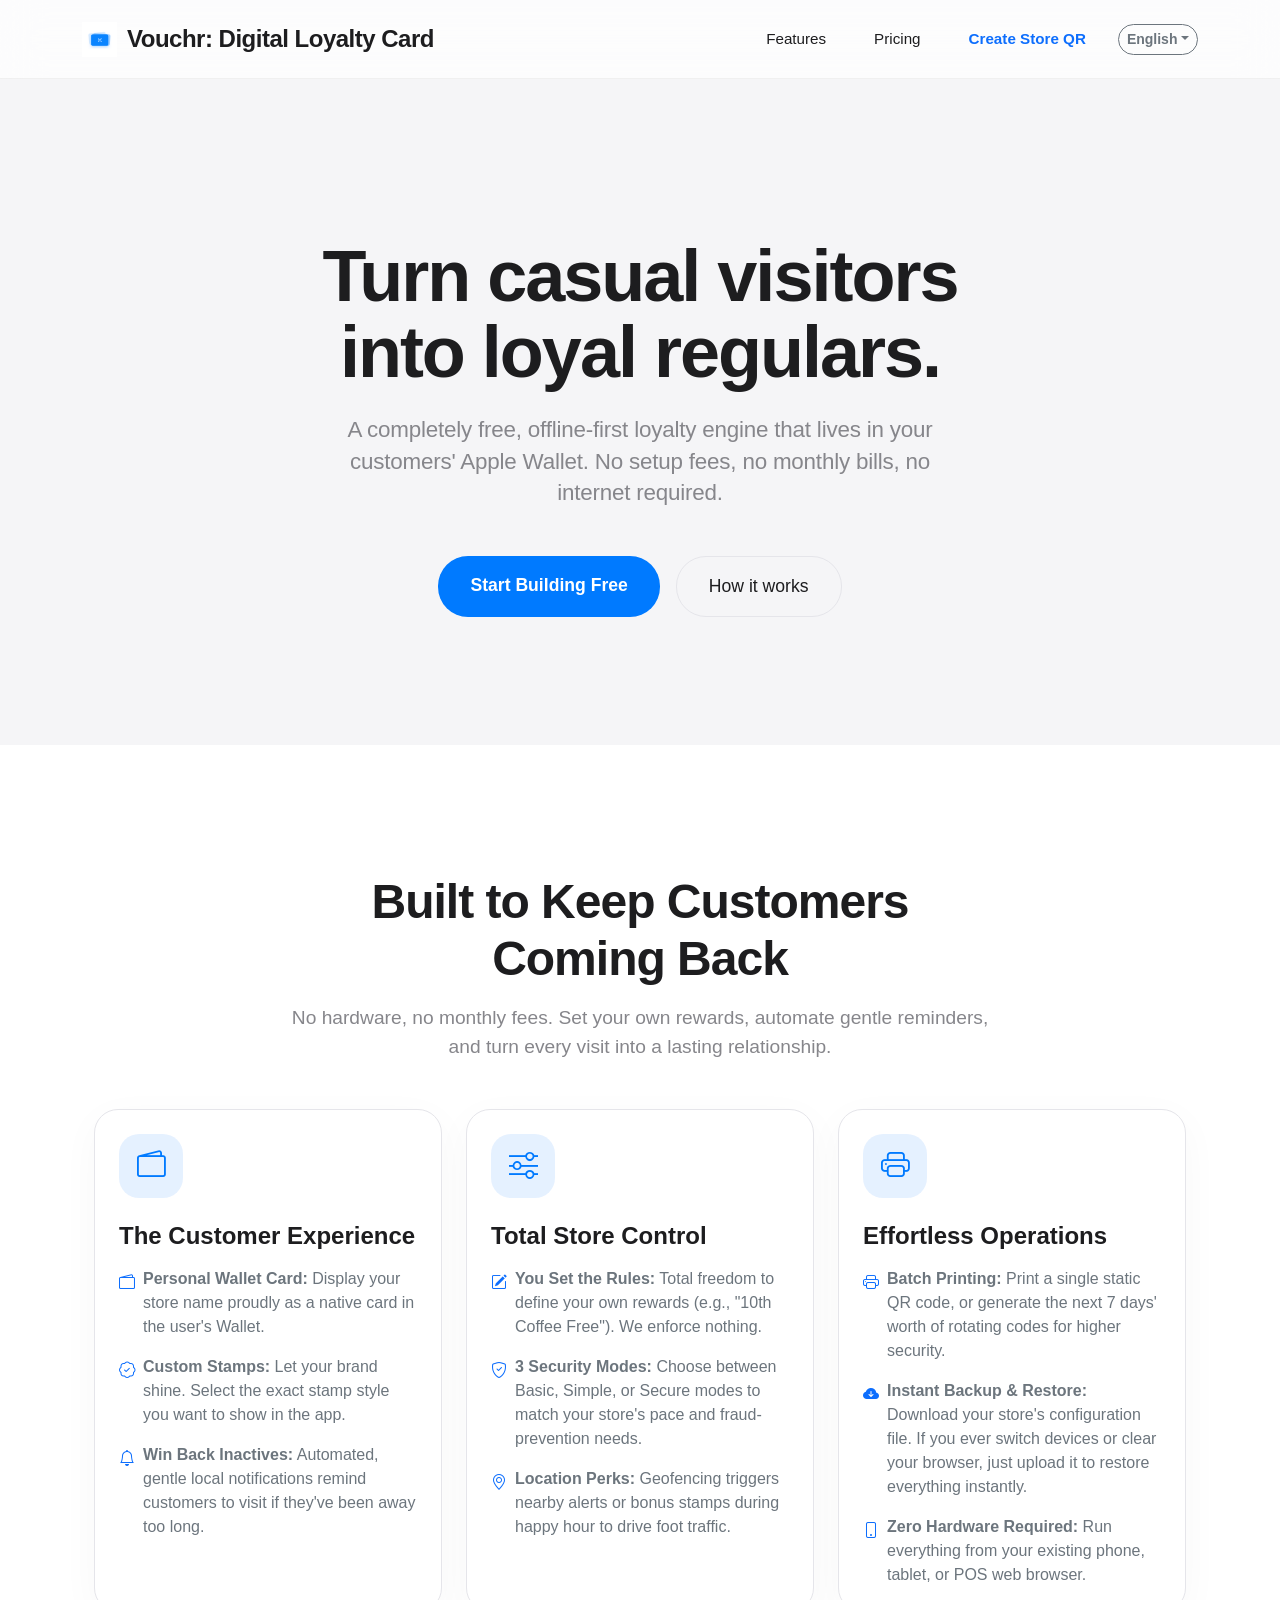
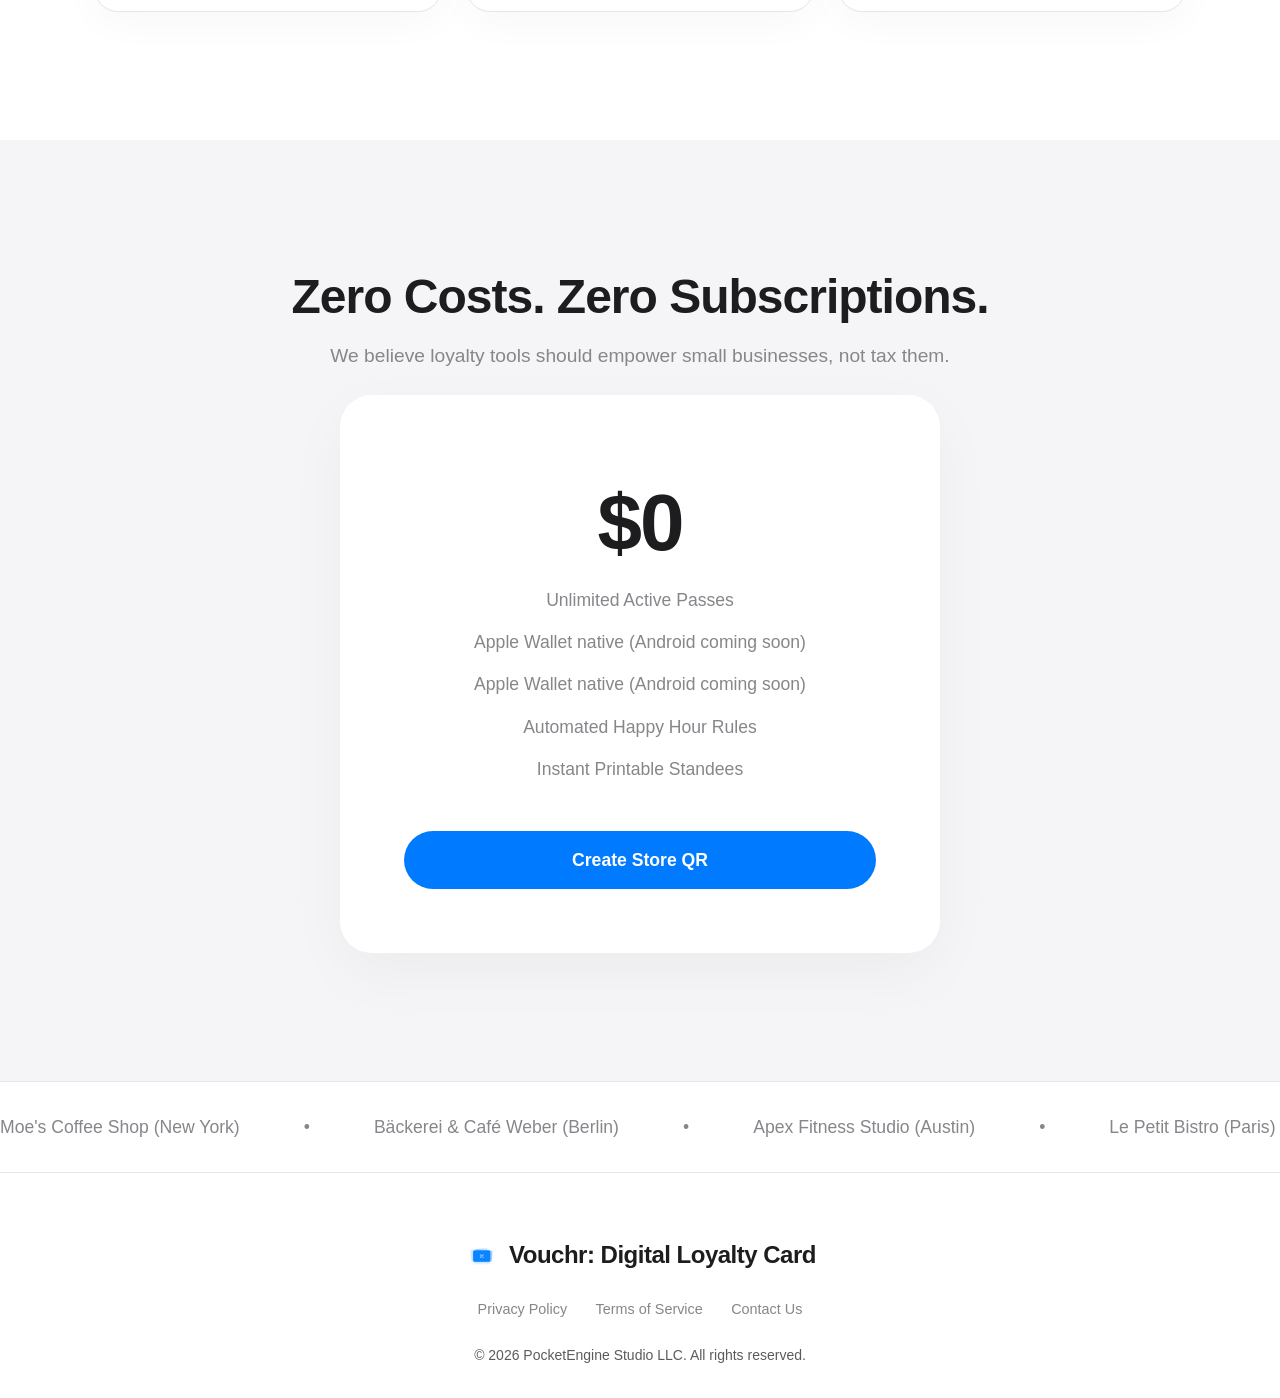
==== index.html @ cce528f5 "new push" ====
<!DOCTYPE html>
<html lang="en">
<head>
    <meta charset="utf-8" />
    <meta name="viewport" content="width=device-width, initial-scale=1, shrink-to-fit=no, viewport-fit=cover" />
    <meta name="description" content="Vouchr – Wallet-Native Digital Loyalty & Stamp Passes for Businesses." />
    <title>Vouchr Store Builder</title>
    <link href="https://cdn.jsdelivr.net/npm/bootstrap-icons@1.11.0/font/bootstrap-icons.css" rel="stylesheet" />
    <link href="https://cdn.jsdelivr.net/npm/bootstrap@5.3.0/dist/css/bootstrap.min.css" rel="stylesheet" />
    <style>
        :root {
            --ios-blue: #007AFF;
            --ios-blue-dark: #0056B3;
            --ios-bg: #F5F5F7;
            --ios-text: #1D1D1F;
            --ios-subtext: #86868B;
            --ios-border: #E5E5EA;
            --ios-black: #1D1D1F;
            --glass-bg: rgba(255, 255, 255, 0.72);
        }

        * { margin: 0; padding: 0; box-sizing: border-box; }
        body {
            background-color: var(--ios-bg);
            color: var(--ios-text);
            font-family: -apple-system, BlinkMacSystemFont, "SF Pro Display", "SF Pro Text", "Helvetica Neue", sans-serif;
            -webkit-font-smoothing: antialiased;
            overflow-x: hidden;
        }
        /* Add to Home Screen Banner */
.install-banner {
    display: none;
    position: fixed;
    bottom: 0;
    left: 0;
    right: 0;
    background: rgba(255, 255, 255, 0.95);
    backdrop-filter: blur(20px);
    -webkit-backdrop-filter: blur(20px);
    padding: 1.25rem 1.5rem;
    border-top: 1px solid rgba(0,0,0,0.1);
    z-index: 9999;
    box-shadow: 0 -8px 30px rgba(0,0,0,0.08);
    transform: translateY(100%);
    animation: slideUp 0.5s cubic-bezier(0.16, 1, 0.3, 1) forwards;
}
@keyframes slideUp {
    from { transform: translateY(100%); }
    to { transform: translateY(0); }
}
.install-banner.visible { display: block; }
.install-banner .banner-content {
    display: flex;
    flex-direction: column;
    gap: 0.75rem;
    max-width: 600px;
    margin: 0 auto;
}
.install-banner .banner-text {
    display: flex;
    align-items: flex-start;
    gap: 12px;
}
.install-banner .banner-icon {
    font-size: 1.8rem;
    flex-shrink: 0;
    margin-top: 2px;
}
.install-banner .banner-title {
    font-weight: 700;
    font-size: 1rem;
    color: var(--ios-black);
}
.install-banner .banner-sub {
    font-size: 0.9rem;
    color: var(--ios-subtext);
    line-height: 1.4;
}
.install-banner .banner-actions {
    display: flex;
    gap: 10px;
    justify-content: flex-end;
    padding-top: 0.25rem;
}
.install-banner .btn-install {
    background: var(--ios-blue);
    color: white;
    border: none;
    padding: 10px 24px;
    border-radius: 30px;
    font-weight: 600;
    font-size: 0.9rem;
    cursor: pointer;
    transition: all 0.2s;
}
.install-banner .btn-install:hover { transform: scale(0.97); }
.install-banner .btn-dismiss {
    background: transparent;
    color: var(--ios-subtext);
    border: none;
    padding: 10px 16px;
    border-radius: 30px;
    font-weight: 500;
    font-size: 0.9rem;
    cursor: pointer;
}
.install-banner .btn-dismiss:hover { color: var(--ios-black); }

        /* Glassmorphism Navbar */
        .navbar-custom {
            background: var(--glass-bg);
            backdrop-filter: blur(20px);
            -webkit-backdrop-filter: blur(20px);
            border-bottom: 1px solid rgba(0, 0, 0, 0.05);
            position: sticky;
            top: 0;
            z-index: 1000;
            padding: 1rem 0;
        }
        .brand-logo {
            font-size: 1.5rem; font-weight: 700; color: var(--ios-black);
            text-decoration: none; display: flex; align-items: center; gap: 8px; letter-spacing: -0.5px;
        }
        .nav-link-custom {
            color: var(--ios-text); font-weight: 500; text-decoration: none;
            margin: 0 16px; font-size: 0.95rem; transition: color 0.2s ease;
        }
        .nav-link-custom:hover { color: var(--ios-blue); }

        /* Minimal Hero Section */
        .hero-section {
            padding: 10rem 0 8rem;
            text-align: center;
            background: #F5F5F7;
        }
        /* Mobile hamburger fix for index.html */
.navbar-custom .navbar-toggler {
    padding: 0.25rem 0.5rem;
    color: var(--ios-text);
}
.navbar-custom .navbar-toggler-icon {
    background-image: url("data:image/svg+xml,%3csvg xmlns='http://www.w3.org/2000/svg' viewBox='0 0 30 30'%3e%3cpath stroke='rgba(29, 29, 31, 1)' stroke-linecap='round' stroke-miterlimit='10' stroke-width='2' d='M4 7h22M4 15h22M4 23h22'/%3e%3c/svg%3e");
}
.navbar-custom .navbar-collapse {
    background: rgba(255, 255, 255, 0.98);
    backdrop-filter: blur(20px);
    -webkit-backdrop-filter: blur(20px);
    padding: 1rem;
    border-radius: 16px;
    margin-top: 0.5rem;
    border: 1px solid rgba(0,0,0,0.05);
}
.navbar-custom .nav-link-custom {
    padding: 0.5rem 0;
    display: inline-block;
}
@media (min-width: 768px) {
    .navbar-custom .navbar-collapse {
        background: transparent;
        backdrop-filter: none;
        padding: 0;
        border: none;
        margin-top: 0;
    }
    .navbar-custom .nav-link-custom {
        padding: 0;
    }
}
        .hero-title {
            font-size: 4.5rem; font-weight: 800; letter-spacing: -2px;
            line-height: 1.05; color: var(--ios-black); margin-bottom: 1.5rem;
        }
        .hero-subtitle {
            font-size: 1.4rem; color: var(--ios-subtext); max-width: 600px;
            margin: 0 auto 3rem; line-height: 1.4; font-weight: 400; letter-spacing: -0.2px;
        }

        /* Custom Buttons */
        .btn-ios-primary {
            background: var(--ios-blue); color: white; font-weight: 600;
            padding: 16px 32px; border-radius: 30px; border: none; font-size: 1.1rem;
            transition: all 0.2s; text-decoration: none; display: inline-block;
        }
        .btn-ios-primary:hover { background: var(--ios-blue-dark); color: white; transform: scale(1.02); }
        .btn-ios-outline {
            background: transparent; color: var(--ios-text); border: 1px solid var(--ios-border);
            font-weight: 500; padding: 16px 32px; border-radius: 30px; font-size: 1.1rem;
            transition: all 0.2s; text-decoration: none; display: inline-block;
        }
        .btn-ios-outline:hover { background: #E8E8ED; }

        /* Features Section */
        .features-section { padding: 8rem 0; background: #FFFFFF; }
        .section-header { text-align: center; max-width: 700px; margin: 0 auto 5rem; }
        .section-title { font-size: 3rem; font-weight: 700; letter-spacing: -1px; margin-bottom: 1rem; }
        .section-subtitle { font-size: 1.2rem; color: var(--ios-subtext); }
        
        .feature-block { text-align: center; padding: 2rem; }
        .feature-icon {
            width: 64px; height: 64px; border-radius: 20px; background: #F5F5F7;
            color: var(--ios-black); display: inline-flex; align-items: center; justify-content: center;
            font-size: 1.8rem; margin-bottom: 1.5rem;
        }
        .feature-title { font-weight: 600; font-size: 1.3rem; margin-bottom: 0.8rem; }
        .feature-desc { color: var(--ios-subtext); font-size: 1rem; line-height: 1.5; }

        /* Pricing Section */
        .pricing-section { padding: 8rem 0; background: #F5F5F7; }
        .pricing-card {
            background: #FFFFFF; border-radius: 32px; padding: 4rem; max-width: 600px; margin: 0 auto;
            text-align: center; box-shadow: 0 20px 60px rgba(0,0,0,0.04);
        }
        .price-tag { font-size: 5rem; font-weight: 800; color: var(--ios-black); letter-spacing: -2px; line-height: 1; margin: 1.5rem 0; }
        .pricing-list li { margin-bottom: 1rem; font-size: 1.1rem; color: var(--ios-subtext); display: flex; align-items: center; justify-content: center; gap: 10px; }
        .pricing-list i { color: var(--ios-blue); font-size: 1.2rem; }

        /* Marquee */
        .marquee-wrapper {
            width: 100%; overflow: hidden; background: #FFFFFF;
            padding: 2rem 0; white-space: nowrap; border-top: 1px solid var(--ios-border);
        }
        .marquee-track { display: inline-flex; gap: 4rem; animation: marquee 30s linear infinite; }
        .marquee-item { display: flex; align-items: center; gap: 12px; font-weight: 500; color: var(--ios-subtext); font-size: 1.1rem; }
        @keyframes marquee { 0% { transform: translateX(0); } 100% { transform: translateX(-50%); } }

        /* Footer */
        footer { background: #FFFFFF; border-top: 1px solid var(--ios-border); padding: 4rem 0 2rem; }
        .footer-links a { color: var(--ios-subtext); text-decoration: none; font-size: 0.9rem; margin: 0 12px; transition: color 0.2s; }
        .footer-links a:hover { color: var(--ios-black); }
    </style>
</head>
<body>

<nav class="navbar-custom navbar navbar-expand-md">
    <div class="container">
        <!-- Brand / Logo (always visible) -->
<a href="#" class="navbar-brand brand-logo">
  <img src="images/VOUCHRLOGO.png" alt="Vouchr" height="35" style="margin-right: 2px;">
  <span data-i18n="footer_brand">Vouchr Store Builder</span>
</a>        
        <!-- Hamburger Toggler (visible on mobile) -->
        <button class="navbar-toggler border-0" type="button" data-bs-toggle="collapse" data-bs-target="#navMenu" aria-controls="navMenu" aria-expanded="false" aria-label="Toggle navigation">
            <span class="navbar-toggler-icon"></span>
        </button>

        <!-- Collapsible menu (hidden on mobile, shown when toggled) -->
        <div class="collapse navbar-collapse" id="navMenu">
            <ul class="navbar-nav ms-auto align-items-center gap-2 gap-md-3">
                <li class="nav-item"><a href="#features" class="nav-link-custom" data-i18n="nav_features">Features</a></li>
                <li class="nav-item"><a href="#pricing" class="nav-link-custom" data-i18n="nav_pricing">Pricing</a></li>
                <li class="nav-item"><a href="builder.html" class="nav-link-custom fw-bold text-primary" data-i18n="nav_create_qr">Create Store QR</a></li>
                <li class="nav-item">
                    <!-- LANGUAGE SWITCHER -->
                    <div class="dropdown d-inline-block">
                        <button class="btn btn-sm btn-outline-secondary dropdown-toggle" type="button" data-bs-toggle="dropdown" aria-expanded="false" style="border-radius:20px; font-weight:600;" data-i18n="lang_en">English</button>
                        <ul class="dropdown-menu dropdown-menu-end">
                            <li><a class="dropdown-item" href="#" onclick="changeLanguage('en')" data-i18n="lang_en">English</a></li>
                            <li><a class="dropdown-item" href="#" onclick="changeLanguage('es')" data-i18n="lang_es">Spanish</a></li>
                            <li><a class="dropdown-item" href="#" onclick="changeLanguage('fr')" data-i18n="lang_fr">French</a></li>
                            <li><a class="dropdown-item" href="#" onclick="changeLanguage('de')" data-i18n="lang_de">German</a></li>
                            <li><a class="dropdown-item" href="#" onclick="changeLanguage('ja')" data-i18n="lang_ja">日本語</a></li>
                            <li><a class="dropdown-item" href="#" onclick="changeLanguage('ko')" data-i18n="lang_ko">한국어</a></li>
                            <li><a class="dropdown-item" href="#" onclick="changeLanguage('pt')" data-i18n="lang_pt">Português</a></li>
                            <li><a class="dropdown-item" href="#" onclick="changeLanguage('da')" data-i18n="lang_da">Dansk</a></li>
                            <li><a class="dropdown-item" href="#" onclick="changeLanguage('sv')" data-i18n="lang_sv">Svenska</a></li>
                        </ul>
                    </div>
                </li>
            </ul>
        </div>
    </div>
</nav>

<section class="hero-section">
    <div class="container px-4">
        <h1 class="hero-title" data-i18n="hero_title">Turn casual visitors<br>into loyal regulars.</h1>
        <p class="hero-subtitle" data-i18n="hero_subtitle">A completely free, offline‑first loyalty engine that lives in your customers' Apple Wallet. No fees, no accounts, no monthly bills, and no internet required after initial setup.</p>
        <div class="d-flex justify-content-center gap-3">
            <a href="builder.html" class="btn-ios-primary" data-i18n="btn_start_building">Start Building Free</a>
            <a href="#features" class="btn-ios-outline" data-i18n="btn_how_it_works">How it works</a>
        </div>
    </div>
</section>

<section id="features" class="features-section">
    <div class="container px-4">
        <div class="section-header mb-5">
            <h2 class="section-title" data-i18n="feature_sec_title">Built to Keep Customers Coming Back</h2>
            <p class="section-subtitle" data-i18n="feature_sec_sub">No accounts or no monthly fees. Set your own rewards, automate gentle reminders, and turn every visit into a lasting relationship.</p>
        </div>
        
        <div class="row g-4">
            <div class="col-lg-4">
                <div class="p-4 h-100" style="background: #FFFFFF; border-radius: 24px; box-shadow: 0 10px 40px rgba(0,0,0,0.03); border: 1px solid var(--ios-border);">
                    <div class="feature-icon mb-4" style="background: rgba(0,122,255,0.1); color: var(--ios-blue);"><i class="bi bi-wallet2"></i></div>
                    <h4 class="fw-bold mb-3" data-i18n="feature_card1_title">The Customer Experience</h4>
                    <ul class="list-unstyled d-flex flex-column gap-3 mb-0">
                        <li class="d-flex align-items-start gap-2 text-secondary"><i class="bi bi-wallet2 text-primary mt-1"></i> <span data-i18n="feature_card1_item1"><strong>Personal Wallet Card:</strong> Display your store name proudly as a native card in the user's Wallet.</span></li>
                        <li class="d-flex align-items-start gap-2 text-secondary"><i class="bi bi-patch-check text-primary mt-1"></i> <span data-i18n="feature_card1_item2"><strong>Custom Stamps:</strong> Let your brand shine. Select the exact stamp style you want to show in the app.</span></li>
                        <li class="d-flex align-items-start gap-2 text-secondary"><i class="bi bi-bell text-primary mt-1"></i> <span data-i18n="feature_card1_item3"><strong>Win Back Inactives:</strong> Automated, gentle local notifications remind customers to visit if they've been away too long.</span></li>
                    </ul>
                </div>
            </div>
            <div class="col-lg-4">
                <div class="p-4 h-100" style="background: #FFFFFF; border-radius: 24px; box-shadow: 0 10px 40px rgba(0,0,0,0.03); border: 1px solid var(--ios-border);">
                    <div class="feature-icon mb-4" style="background: rgba(0,122,255,0.1); color: var(--ios-blue);"><i class="bi bi-sliders"></i></div>
                    <h4 class="fw-bold mb-3" data-i18n="feature_card2_title">Total Store Control</h4>
                    <ul class="list-unstyled d-flex flex-column gap-3 mb-0">
                        <li class="d-flex align-items-start gap-2 text-secondary"><i class="bi bi-pencil-square text-primary mt-1"></i> <span data-i18n="feature_card2_item1"><strong>You Set the Rules:</strong> Total freedom to define your own rewards (e.g., "10th Coffee Free"). We enforce nothing.</span></li>
                        <li class="d-flex align-items-start gap-2 text-secondary"><i class="bi bi-shield-check text-primary mt-1"></i> <span data-i18n="feature_card2_item2"><strong>3 Security Modes:</strong> Choose between Basic, Simple, or Secure modes to match your store's pace and fraud-prevention needs.</span></li>
                        <li class="d-flex align-items-start gap-2 text-secondary"><i class="bi bi-geo-alt text-primary mt-1"></i> <span data-i18n="feature_card2_item3"><strong>Location Perks:</strong> Geofencing triggers nearby alerts or bonus stamps during happy hour to drive foot traffic.</span></li>
                    </ul>
                </div>
            </div>
            <div class="col-lg-4">
                <div class="p-4 h-100" style="background: #FFFFFF; border-radius: 24px; box-shadow: 0 10px 40px rgba(0,0,0,0.03); border: 1px solid var(--ios-border);">
                    <div class="feature-icon mb-4" style="background: rgba(0,122,255,0.1); color: var(--ios-blue);"><i class="bi bi-printer"></i></div>
                    <h4 class="fw-bold mb-3" data-i18n="feature_card3_title">Effortless Operations</h4>
                    <ul class="list-unstyled d-flex flex-column gap-3 mb-0">
                        <li class="d-flex align-items-start gap-2 text-secondary"><i class="bi bi-printer text-primary mt-1"></i> <span data-i18n="feature_card3_item1"><strong>Batch Printing:</strong> Print a single static QR code, or generate the next 7 days' worth of rotating codes for higher security.</span></li>
                        <li class="d-flex align-items-start gap-2 text-secondary"><i class="bi bi-cloud-arrow-down-fill text-primary mt-1"></i> <span data-i18n="feature_card3_item2"><strong>Instant Backup & Restore:</strong> Download your store's configuration file. If you ever switch devices or clear your browser, just upload it to restore everything instantly.</span></li>
                        <li class="d-flex align-items-start gap-2 text-secondary"><i class="bi bi-phone text-primary mt-1"></i> <span data-i18n="feature_card3_item3"><strong>Zero Hardware Required:</strong> Run everything from your existing phone, tablet, or POS web browser.</span></li>
                    </ul>
                </div>
            </div>
        </div>
    </div>
</section>

<section id="pricing" class="pricing-section">
    <div class="container px-4">
        <div class="section-header mb-4">
            <h2 class="section-title" data-i18n="pricing_title">Zero Costs. Zero Subscriptions.</h2>
            <p class="section-subtitle" data-i18n="pricing_sub">We believe loyalty tools should empower small businesses, not tax them.</p>
        </div>
        <div class="pricing-card">
            <div class="price-tag" data-i18n="price_tag">$0</div>
            <ul class="list-unstyled pricing-list mb-5">
                <li data-i18n="pricing_item1">Unlimited Active Passes</li>
                <li data-i18n="pricing_item2">Apple Wallet native</li>
                <li data-i18n="pricing_item2">Available on Android (Google Wallet coming soon)</li>
                <li data-i18n="pricing_item3">Automated Happy Hour Rules</li>
                <li data-i18n="pricing_item4">Instant Printable Standees</li>
            </ul>
            <a href="builder.html" class="btn-ios-primary w-100" data-i18n="pricing_btn">Create Store QR</a>
        </div>
    </div>
</section>

<div class="marquee-wrapper">
    <div class="marquee-track">
        <div class="marquee-item" data-i18n="marquee_example_1">Moe's Coffee Shop (New York)</div>
        <div class="marquee-item">•</div>
        <div class="marquee-item" data-i18n="marquee_example_2">Bäckerei & Café Weber (Berlin)</div>
        <div class="marquee-item">•</div>
        <div class="marquee-item" data-i18n="marquee_example_3">Apex Fitness Studio (Austin)</div>
        <div class="marquee-item">•</div>
        <div class="marquee-item" data-i18n="marquee_example_4">Le Petit Bistro (Paris)</div>
        <div class="marquee-item">•</div>
        <div class="marquee-item" data-i18n="marquee_example_5">Craft Beer Bar (Munich)</div>
        <div class="marquee-item">•</div>
        <!-- Duplicate for seamless loop -->
        <div class="marquee-item" data-i18n="marquee_example_1">Moe's Coffee Shop (New York)</div>
        <div class="marquee-item">•</div>
        <div class="marquee-item" data-i18n="marquee_example_2">Bäckerei & Café Weber (Berlin)</div>
        <div class="marquee-item">•</div>
        <div class="marquee-item" data-i18n="marquee_example_3">Apex Fitness Studio (Austin)</div>
        <div class="marquee-item">•</div>
        <div class="marquee-item" data-i18n="marquee_example_4">Le Petit Bistro (Paris)</div>
        <div class="marquee-item">•</div>
        <div class="marquee-item" data-i18n="marquee_example_5">Craft Beer Bar (Munich)</div>
        <div class="marquee-item">•</div>
    </div>
</div>

<footer>
    <div class="container px-4 text-center">
<div class="brand-logo justify-content-center mb-4">
  <img src="images/VOUCHRLOGO.png" alt="Vouchr" height="35" style="margin-right: 2px;">
  <span data-i18n="footer_brand">Vouchr Store Builder</span>
</div>        <div class="footer-links mb-4">
            <a href="privacy.html" data-i18n="footer_privacy">Privacy Policy</a>
            <a href="terms.html" data-i18n="footer_terms">Terms of Service</a>
            <a href="mailto:help@pocketenginestudio.com" data-i18n="footer_contact">Contact Us</a>
        </div>
        <p class="text-muted small mb-0" data-i18n="footer_copyright">&copy; 2026 PocketEngine Studio LLC. All rights reserved.</p>
    </div>
</footer>

<script src="https://cdn.jsdelivr.net/npm/bootstrap@5.3.0/dist/js/bootstrap.bundle.min.js"></script>
<script src="js/i18n.js"></script>
<!-- Add to Home Screen Banner -->
<div id="installBanner" class="install-banner">
    <div class="banner-content">
        <div class="banner-text">
            <div class="banner-icon">📱</div>
            <div>
                <div class="banner-title">Install Vouchr for the Best Experience</div>
                <div class="banner-sub">Add to your Home Screen to keep your store data safe and get the full app-like experience.</div>
            </div>
        </div>
        <div class="banner-actions">
            <button class="btn-dismiss" onclick="dismissInstallBanner()">Later</button>
            <button class="btn-install" id="installAppBtn">Install Now</button>
        </div>
    </div>
</div>

<script>
    // Add to Home Screen Detection & Prompt
    (function() {
        const isStandalone = window.navigator.standalone || 
                             window.matchMedia('(display-mode: standalone)').matches;
        const isSafari = /^((?!chrome|android).)*safari/i.test(navigator.userAgent);
        
        // Check if user has dismissed the banner before
        const bannerDismissed = localStorage.getItem('vouchr-install-dismissed') === 'true';
        
        // Only show if NOT standalone, IN Safari (iOS), and NOT dismissed
        if (!isStandalone && isSafari && !bannerDismissed) {
            setTimeout(() => {
                document.getElementById('installBanner').classList.add('visible');
            }, 1500);
        }
        // Detect Private/Incognito Mode
function detectPrivateMode() {
    return new Promise((resolve) => {
        const fs = window.RequestFileSystem || window.webkitRequestFileSystem;
        if (!fs) { resolve(false); return; }
        fs(window.TEMPORARY, 100, 
            () => resolve(false),
            () => resolve(true)
        );
    });
}

// Show warning if in private mode
// Standard language & PWA initialization
document.addEventListener('DOMContentLoaded', () => {
    // Navbar auto-collapse on link click for mobile UX
    const navLinks = document.querySelectorAll('.navbar-collapse .nav-link-custom');
    const navCollapse = document.getElementById('navMenu');
    if (navCollapse && typeof bootstrap !== 'undefined') {
        const bsCollapse = new bootstrap.Collapse(navCollapse, { toggle: false });
        navLinks.forEach(link => {
            link.addEventListener('click', () => bsCollapse.hide());
        });
    }
});

        // Dismiss handler
        window.dismissInstallBanner = function() {
            document.getElementById('installBanner').classList.remove('visible');
            localStorage.setItem('vouchr-install-dismissed', 'true');
        };

        document.addEventListener('DOMContentLoaded', () => {
    // Navbar auto-collapse on link click for mobile UX
    const navLinks = document.querySelectorAll('.navbar-collapse .nav-link-custom');
    const navCollapse = document.getElementById('navMenu');
    if (navCollapse && typeof bootstrap !== 'undefined') {
        const bsCollapse = new bootstrap.Collapse(navCollapse, { toggle: false });
        navLinks.forEach(link => {
            link.addEventListener('click', () => bsCollapse.hide());
        });
    }
});
    })();
</script>

</body>
</html>
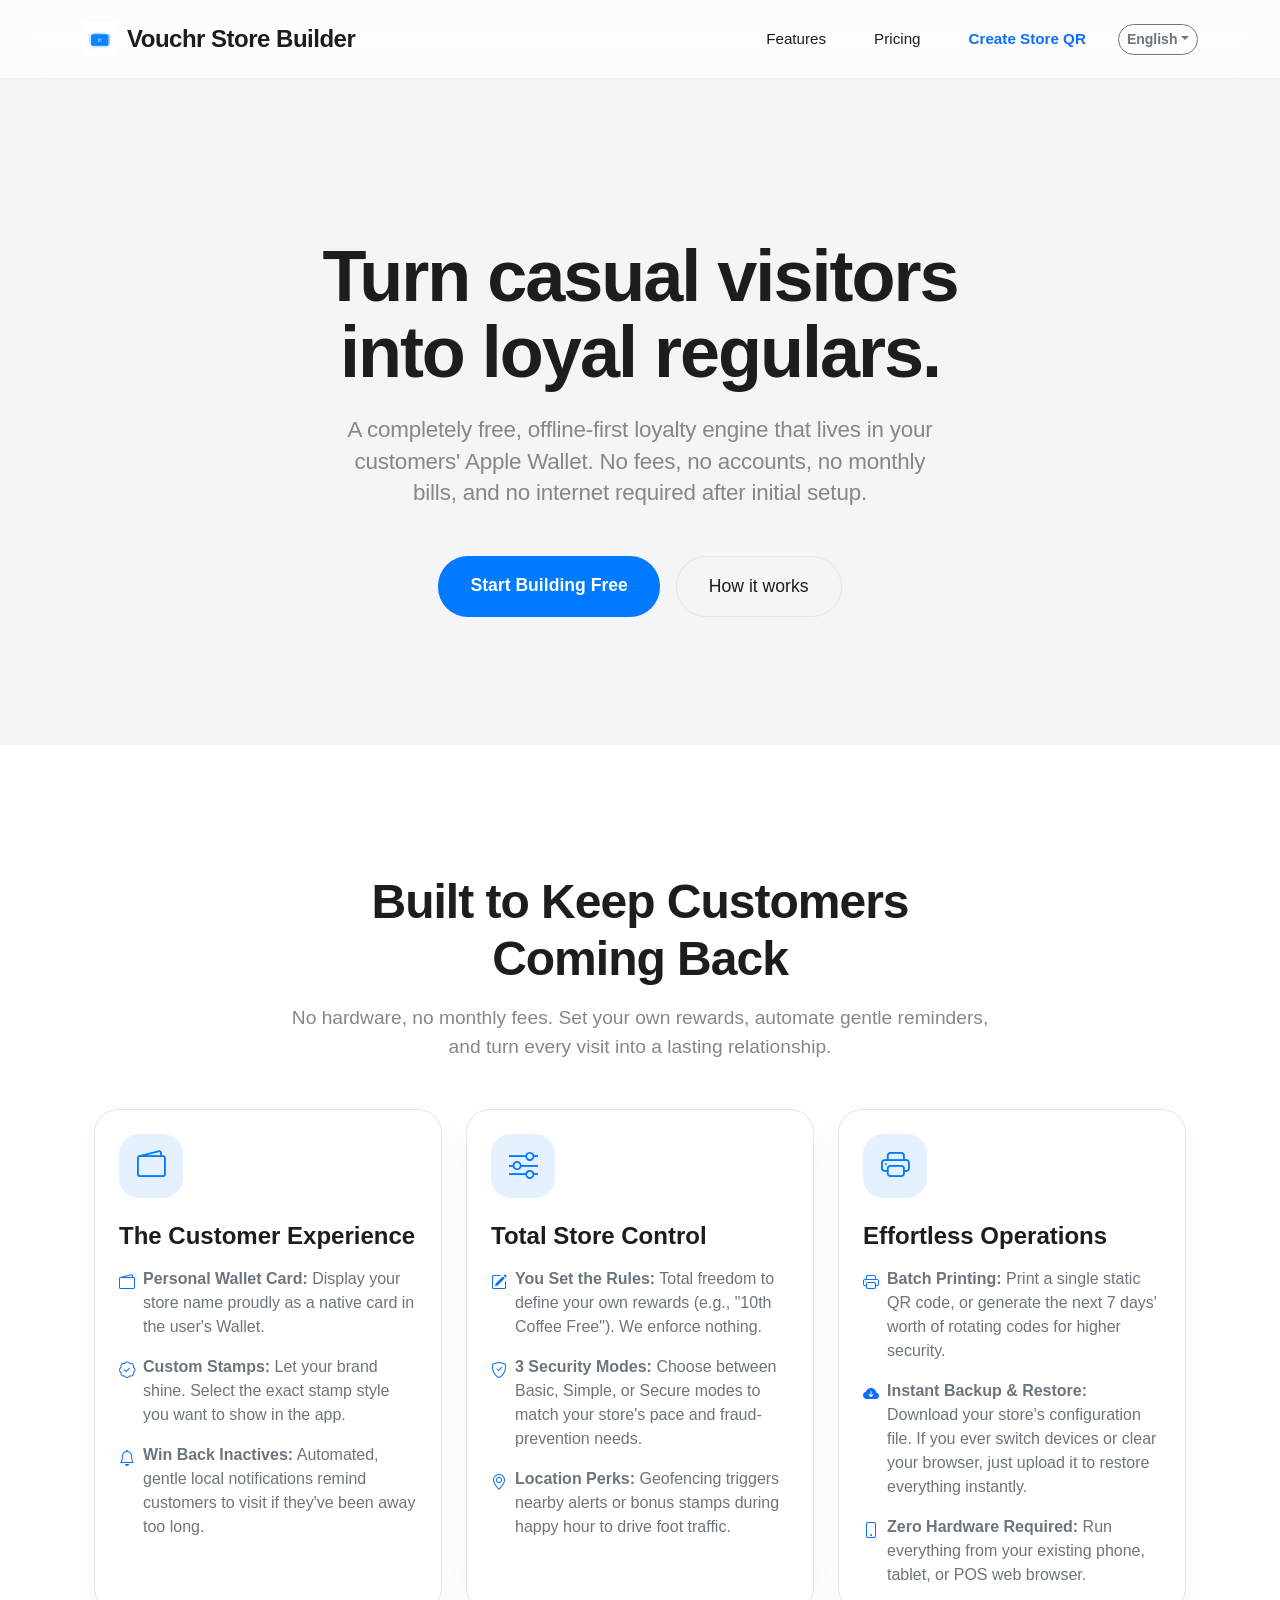
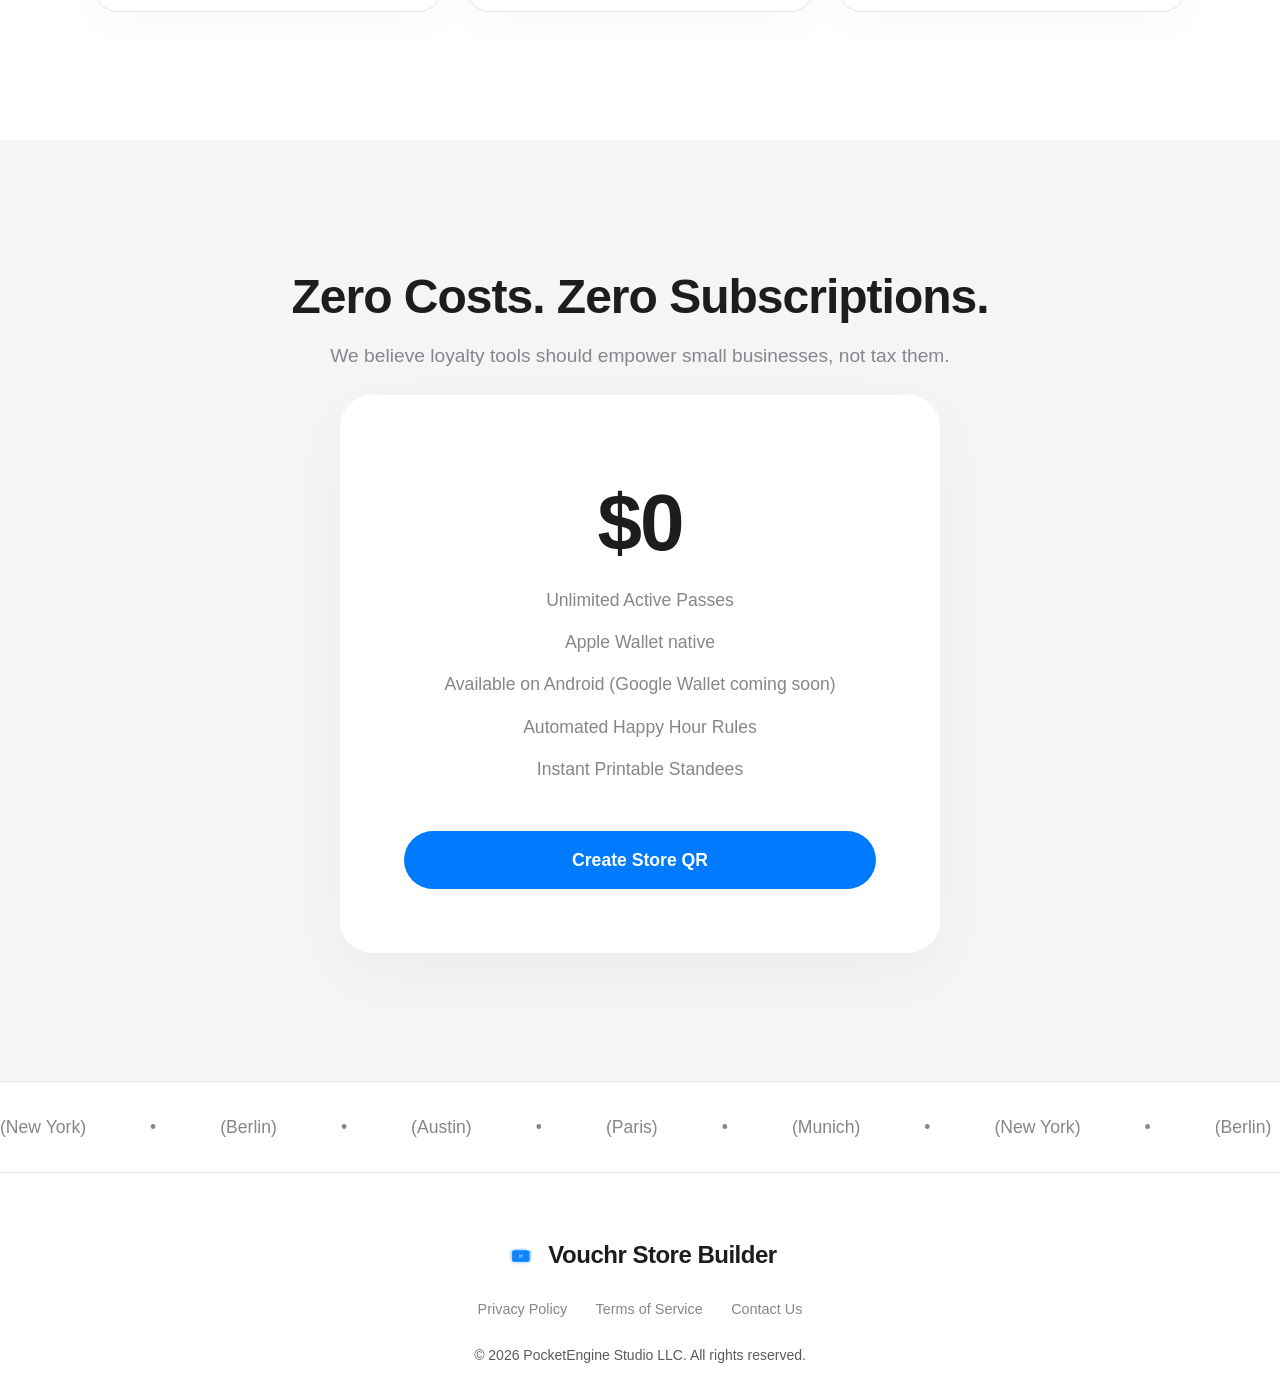
==== commit d303ab97: "new upates" ====
--- a/index.html
+++ b/index.html
@@ -286,7 +286,7 @@
     <div class="container px-4">
         <div class="section-header mb-5">
             <h2 class="section-title" data-i18n="feature_sec_title">Built to Keep Customers Coming Back</h2>
-            <p class="section-subtitle" data-i18n="feature_sec_sub">No accounts or no monthly fees. Set your own rewards, automate gentle reminders, and turn every visit into a lasting relationship.</p>
+            <p class="section-subtitle" data-i18n="feature_sec_sub">No hardware, no monthly fees. Set your own rewards, automate gentle reminders, and turn every visit into a lasting relationship.</p>
         </div>
         
         <div class="row g-4">
@@ -338,7 +338,7 @@
             <ul class="list-unstyled pricing-list mb-5">
                 <li data-i18n="pricing_item1">Unlimited Active Passes</li>
                 <li data-i18n="pricing_item2">Apple Wallet native</li>
-                <li data-i18n="pricing_item2">Available on Android (Google Wallet coming soon)</li>
+                <li data-i18n="pricing_item_android">Available on Android (Google Wallet coming soon)</li>
                 <li data-i18n="pricing_item3">Automated Happy Hour Rules</li>
                 <li data-i18n="pricing_item4">Instant Printable Standees</li>
             </ul>
@@ -349,26 +349,26 @@
 
 <div class="marquee-wrapper">
     <div class="marquee-track">
-        <div class="marquee-item" data-i18n="marquee_example_1">Moe's Coffee Shop (New York)</div>
-        <div class="marquee-item">•</div>
-        <div class="marquee-item" data-i18n="marquee_example_2">Bäckerei & Café Weber (Berlin)</div>
-        <div class="marquee-item">•</div>
-        <div class="marquee-item" data-i18n="marquee_example_3">Apex Fitness Studio (Austin)</div>
-        <div class="marquee-item">•</div>
-        <div class="marquee-item" data-i18n="marquee_example_4">Le Petit Bistro (Paris)</div>
-        <div class="marquee-item">•</div>
-        <div class="marquee-item" data-i18n="marquee_example_5">Craft Beer Bar (Munich)</div>
+        <div class="marquee-item" data-i18n="marquee_example_1">(New York)</div>
+        <div class="marquee-item">•</div>
+        <div class="marquee-item" data-i18n="marquee_example_2">(Berlin)</div>
+        <div class="marquee-item">•</div>
+        <div class="marquee-item" data-i18n="marquee_example_3">(Austin)</div>
+        <div class="marquee-item">•</div>
+        <div class="marquee-item" data-i18n="marquee_example_4">(Paris)</div>
+        <div class="marquee-item">•</div>
+        <div class="marquee-item" data-i18n="marquee_example_5">(Munich)</div>
         <div class="marquee-item">•</div>
         <!-- Duplicate for seamless loop -->
-        <div class="marquee-item" data-i18n="marquee_example_1">Moe's Coffee Shop (New York)</div>
-        <div class="marquee-item">•</div>
-        <div class="marquee-item" data-i18n="marquee_example_2">Bäckerei & Café Weber (Berlin)</div>
-        <div class="marquee-item">•</div>
-        <div class="marquee-item" data-i18n="marquee_example_3">Apex Fitness Studio (Austin)</div>
-        <div class="marquee-item">•</div>
-        <div class="marquee-item" data-i18n="marquee_example_4">Le Petit Bistro (Paris)</div>
-        <div class="marquee-item">•</div>
-        <div class="marquee-item" data-i18n="marquee_example_5">Craft Beer Bar (Munich)</div>
+        <div class="marquee-item" data-i18n="marquee_example_1">(New York)</div>
+        <div class="marquee-item">•</div>
+        <div class="marquee-item" data-i18n="marquee_example_2">(Berlin)</div>
+        <div class="marquee-item">•</div>
+        <div class="marquee-item" data-i18n="marquee_example_3">(Austin)</div>
+        <div class="marquee-item">•</div>
+        <div class="marquee-item" data-i18n="marquee_example_4">(Paris)</div>
+        <div class="marquee-item">•</div>
+        <div class="marquee-item" data-i18n="marquee_example_5">(Munich)</div>
         <div class="marquee-item">•</div>
     </div>
 </div>
@@ -381,7 +381,7 @@
 </div>        <div class="footer-links mb-4">
             <a href="privacy.html" data-i18n="footer_privacy">Privacy Policy</a>
             <a href="terms.html" data-i18n="footer_terms">Terms of Service</a>
-            <a href="mailto:help@pocketenginestudio.com" data-i18n="footer_contact">Contact Us</a>
+            <a href="mailto:develop@pocketenginestudio.com" data-i18n="footer_contact">Contact Us</a>
         </div>
         <p class="text-muted small mb-0" data-i18n="footer_copyright">&copy; 2026 PocketEngine Studio LLC. All rights reserved.</p>
     </div>
@@ -469,4 +469,4 @@
 </script>
 
 </body>
-</html>+</html>
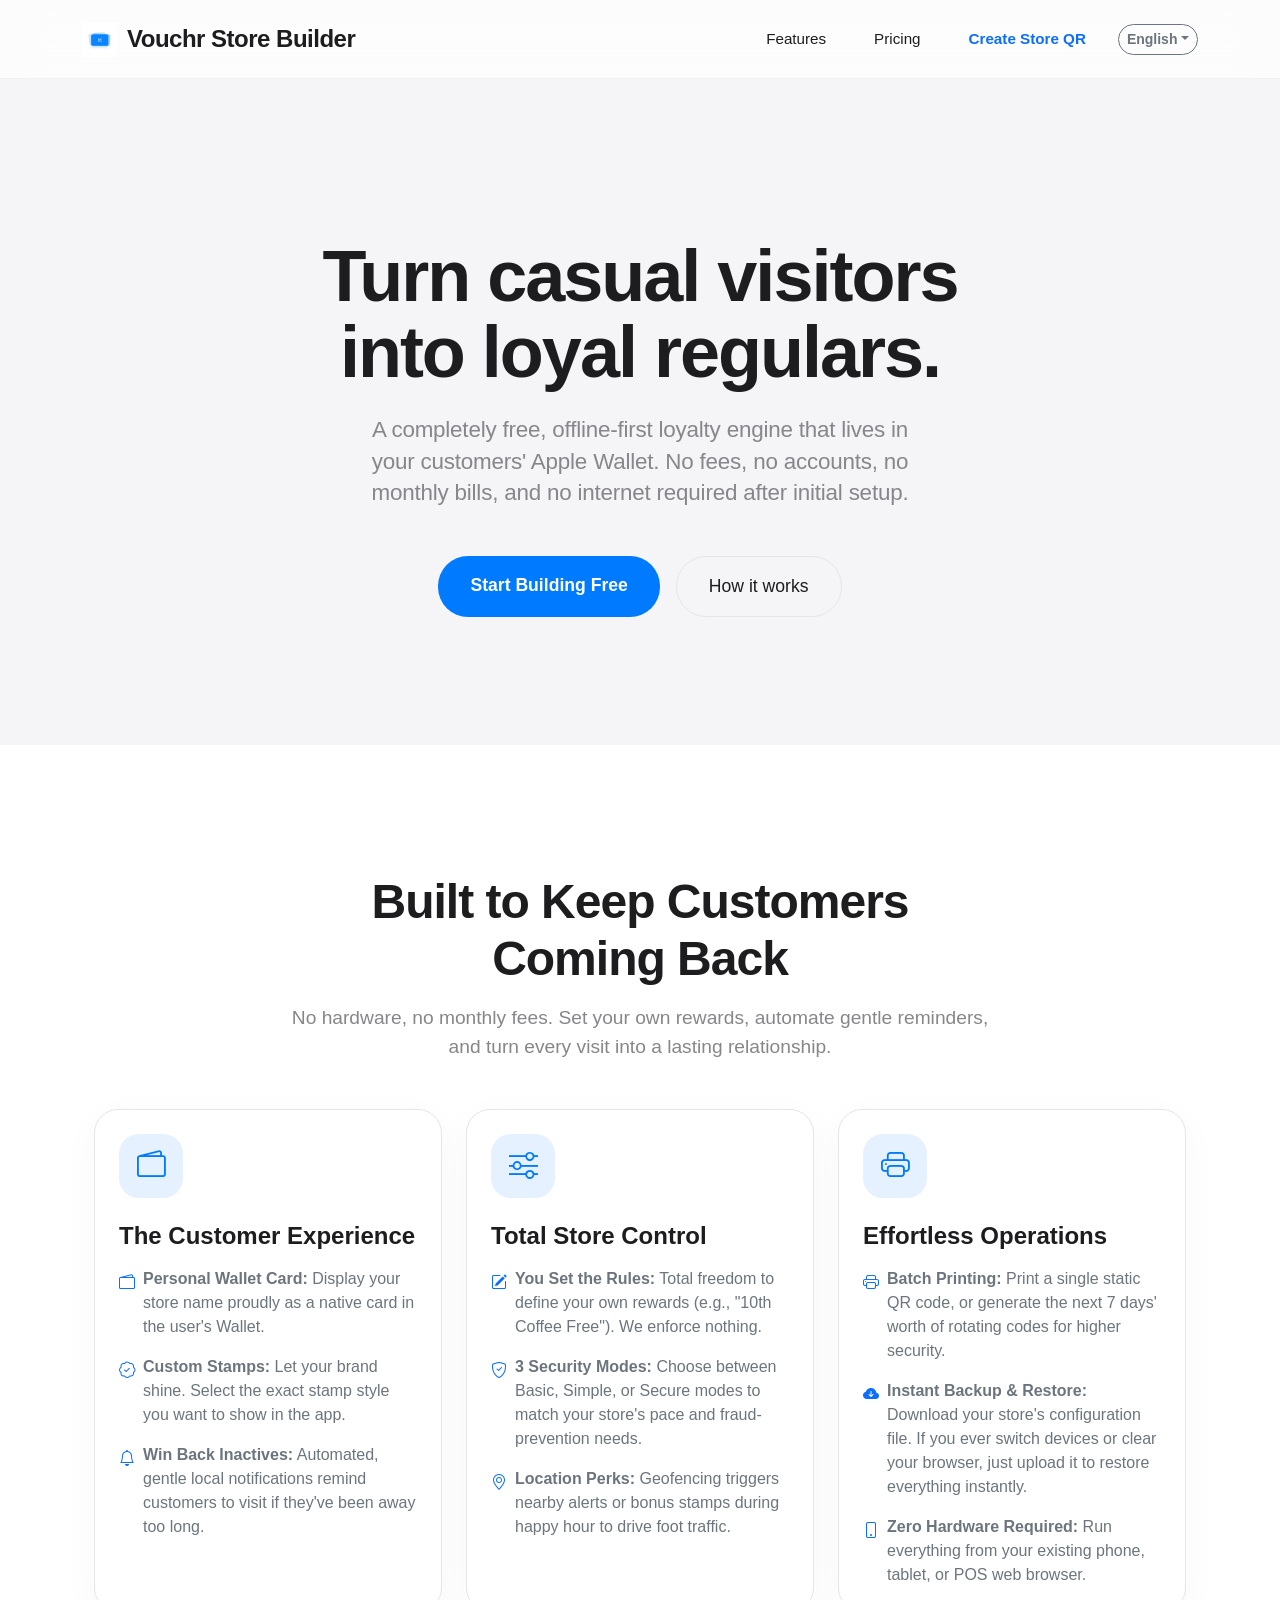
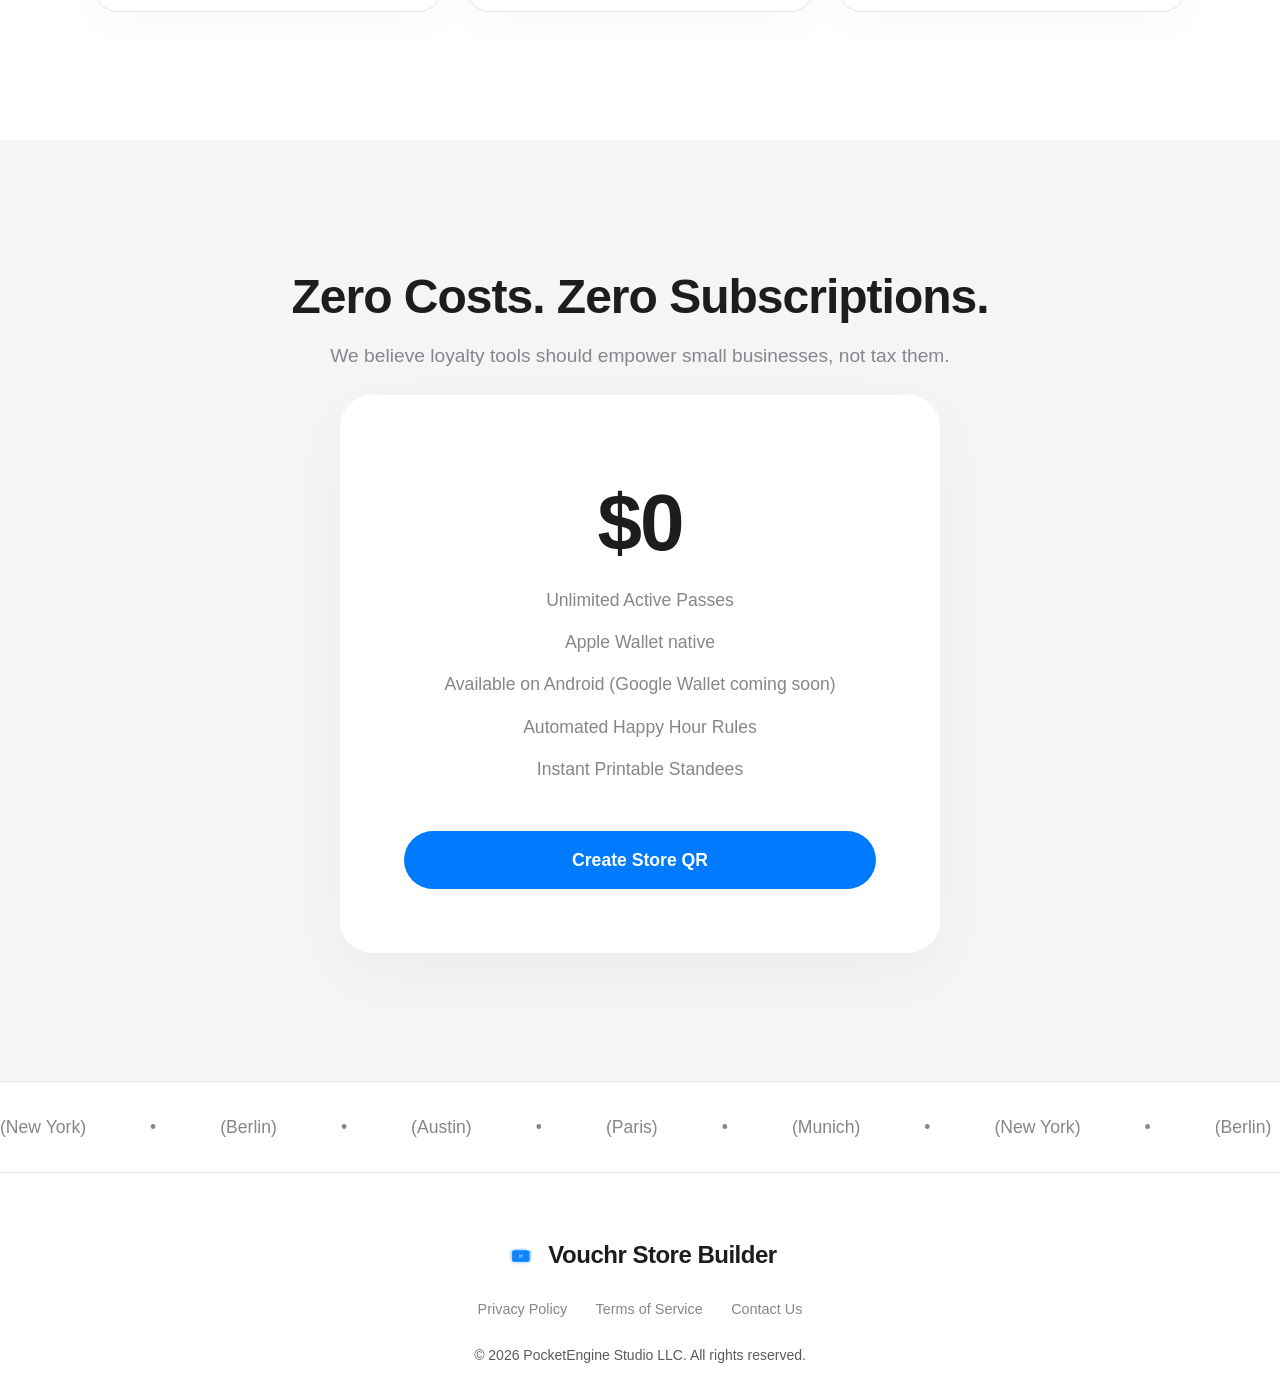
==== commit 637ac743: "new UI for phone screen" ====
--- a/index.html
+++ b/index.html
@@ -70,11 +70,25 @@
     font-weight: 700;
     font-size: 1rem;
     color: var(--ios-black);
+    word-break: break-word;
 }
 .install-banner .banner-sub {
     font-size: 0.9rem;
     color: var(--ios-subtext);
     line-height: 1.4;
+    word-break: break-word;
+}
+@media (max-width: 576px) {
+    .install-banner .banner-title {
+        font-size: 0.85rem;
+    }
+    .install-banner .banner-sub {
+        font-size: 0.75rem;
+    }
+    .install-banner .btn-install {
+        padding: 8px 16px;
+        font-size: 0.8rem;
+    }
 }
 .install-banner .banner-actions {
     display: flex;
@@ -169,10 +183,35 @@
         .hero-title {
             font-size: 4.5rem; font-weight: 800; letter-spacing: -2px;
             line-height: 1.05; color: var(--ios-black); margin-bottom: 1.5rem;
+            word-break: break-word;
+            hyphens: auto;
         }
         .hero-subtitle {
             font-size: 1.4rem; color: var(--ios-subtext); max-width: 600px;
             margin: 0 auto 3rem; line-height: 1.4; font-weight: 400; letter-spacing: -0.2px;
+            word-break: break-word;
+            hyphens: auto;
+            padding: 0 16px;
+        }
+        @media (max-width: 768px) {
+            .hero-title {
+            font-size: 2.8rem;
+            letter-spacing: -1px;
+            }
+            .hero-subtitle {
+                font-size: 1.1rem;
+                padding: 0 20px;
+            }
+        }
+        @media (max-width: 480px) {
+            .hero-title {
+                font-size: 2.2rem;
+                letter-spacing: -0.5px;
+            }
+            .hero-subtitle {
+                font-size: 1rem;
+                padding: 0 16px;
+            }
         }
 
         /* Custom Buttons */
@@ -201,8 +240,28 @@
             color: var(--ios-black); display: inline-flex; align-items: center; justify-content: center;
             font-size: 1.8rem; margin-bottom: 1.5rem;
         }
-        .feature-title { font-weight: 600; font-size: 1.3rem; margin-bottom: 0.8rem; }
-        .feature-desc { color: var(--ios-subtext); font-size: 1rem; line-height: 1.5; }
+        .feature-title { 
+            font-weight: 600; 
+            font-size: 1.3rem; 
+            margin-bottom: 0.8rem; 
+            word-break: break-word;
+            hyphens: auto;
+        }
+        .feature-desc { 
+            color: var(--ios-subtext); 
+            font-size: 1rem; 
+            line-height: 1.5; 
+            word-break: break-word;
+            hyphens: auto;
+        }
+        @media (max-width: 576px) {
+            .feature-title {
+            font-size: 1.1rem;
+            }
+            .feature-desc {
+                font-size: 0.9rem;
+            }
+        }
 
         /* Pricing Section */
         .pricing-section { padding: 8rem 0; background: #F5F5F7; }
@@ -211,7 +270,25 @@
             text-align: center; box-shadow: 0 20px 60px rgba(0,0,0,0.04);
         }
         .price-tag { font-size: 5rem; font-weight: 800; color: var(--ios-black); letter-spacing: -2px; line-height: 1; margin: 1.5rem 0; }
-        .pricing-list li { margin-bottom: 1rem; font-size: 1.1rem; color: var(--ios-subtext); display: flex; align-items: center; justify-content: center; gap: 10px; }
+        .pricing-list li { 
+            margin-bottom: 1rem; 
+            font-size: 1.1rem; 
+            color: var(--ios-subtext); 
+            display: flex; 
+            align-items: center; 
+            justify-content: center; 
+            gap: 10px; 
+            text-align: center;
+            word-break: break-word;
+            hyphens: auto;
+            flex-wrap: wrap;
+        }
+        @media (max-width: 576px) {
+            .pricing-list li {
+                font-size: 0.9rem;
+                padding: 0 8px;
+            }
+        }
         .pricing-list i { color: var(--ios-blue); font-size: 1.2rem; }
 
         /* Marquee */
@@ -220,13 +297,69 @@
             padding: 2rem 0; white-space: nowrap; border-top: 1px solid var(--ios-border);
         }
         .marquee-track { display: inline-flex; gap: 4rem; animation: marquee 30s linear infinite; }
-        .marquee-item { display: flex; align-items: center; gap: 12px; font-weight: 500; color: var(--ios-subtext); font-size: 1.1rem; }
+        .marquee-item { display: flex; align-items: center; gap: 12px; font-weight: 500; color: var(--ios-subtext); font-size: 1.1rem; white-space: nowrap; }
+        @media (max-width: 576px) {
+            .marquee-item {
+                font-size: 0.8rem;
+                gap: 8px;
+            }
+            .marquee-track {
+                gap: 2rem; /* Reduce gap on small screens */
+            }
+        }
         @keyframes marquee { 0% { transform: translateX(0); } 100% { transform: translateX(-50%); } }
 
         /* Footer */
         footer { background: #FFFFFF; border-top: 1px solid var(--ios-border); padding: 4rem 0 2rem; }
-        .footer-links a { color: var(--ios-subtext); text-decoration: none; font-size: 0.9rem; margin: 0 12px; transition: color 0.2s; }
+        .footer-links a { color: var(--ios-subtext); text-decoration: none; font-size: 0.9rem; margin: 0 12px; transition: color 0.2s; word-break: break-word; display: inline-block; }
+        @media (max-width: 576px) {
+            .footer-links a {
+                font-size: 0.7rem;
+                margin: 0 6px;
+            }
+        }
         .footer-links a:hover { color: var(--ios-black); }
+        /* --- GLOBAL MOBILE FIXES FOR ALL LANGUAGES --- */
+@media (max-width: 768px) {
+    /* Section headers */
+    .section-title {
+        font-size: 2rem;
+    }
+    .section-subtitle {
+        font-size: 1rem;
+        padding: 0 16px;
+    }
+    /* Pricing card */
+    .pricing-card {
+        padding: 2rem 1.5rem;
+    }
+    .price-tag {
+        font-size: 3.5rem;
+    }
+    /* Cards in features section */
+    .col-lg-4 .p-4 {
+        padding: 1.25rem !important;
+    }
+}
+
+@media (max-width: 480px) {
+    .section-title {
+        font-size: 1.6rem;
+    }
+    .section-subtitle {
+        font-size: 0.9rem;
+    }
+    .btn-ios-primary, .btn-ios-outline {
+        font-size: 0.9rem;
+        padding: 12px 20px;
+    }
+    .pricing-card {
+        padding: 1.5rem 1rem;
+    }
+    .price-tag {
+        font-size: 2.8rem;
+    }
+}
     </style>
 </head>
 <body>
@@ -273,7 +406,7 @@
 
 <section class="hero-section">
     <div class="container px-4">
-        <h1 class="hero-title" data-i18n="hero_title">Turn casual visitors<br>into loyal regulars.</h1>
+        <h1 class="hero-title" data-i18n="hero_title">Turn casual visitors into loyal regulars.</h1>
         <p class="hero-subtitle" data-i18n="hero_subtitle">A completely free, offline‑first loyalty engine that lives in your customers' Apple Wallet. No fees, no accounts, no monthly bills, and no internet required after initial setup.</p>
         <div class="d-flex justify-content-center gap-3">
             <a href="builder.html" class="btn-ios-primary" data-i18n="btn_start_building">Start Building Free</a>
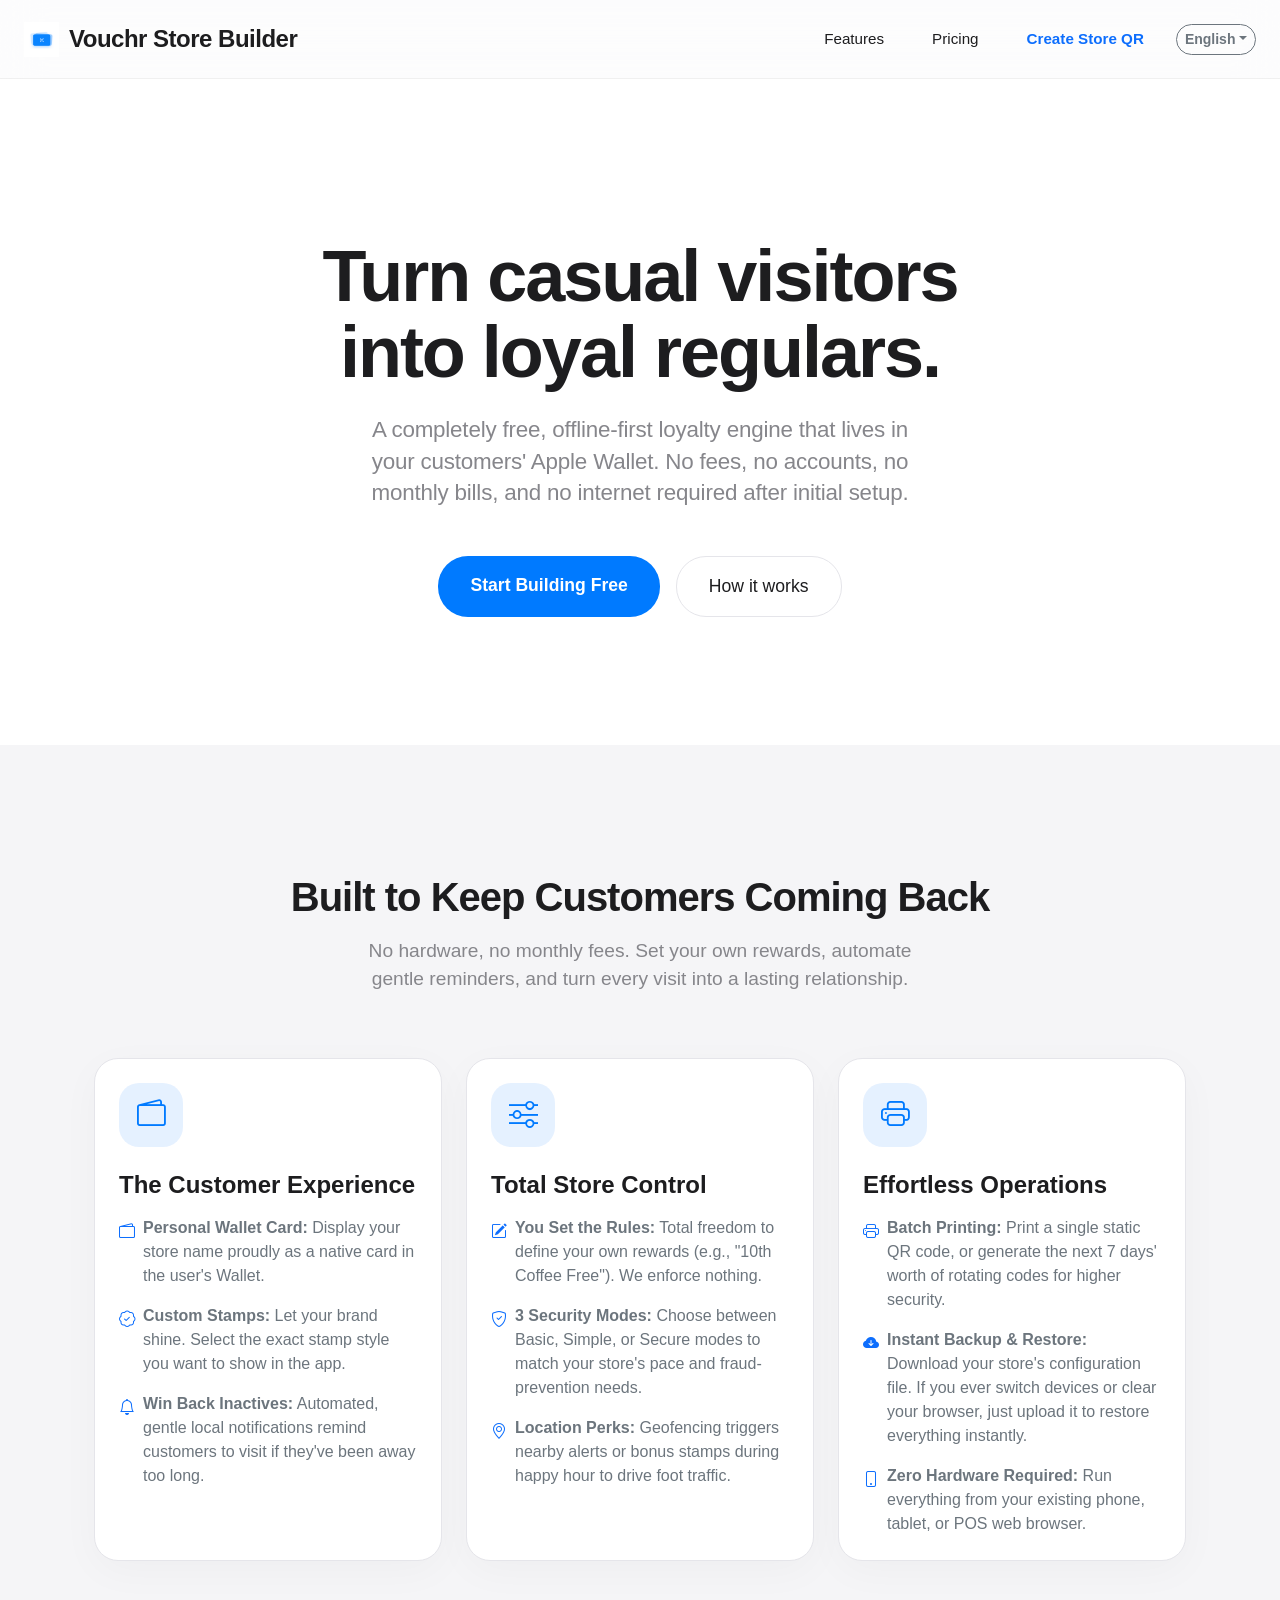
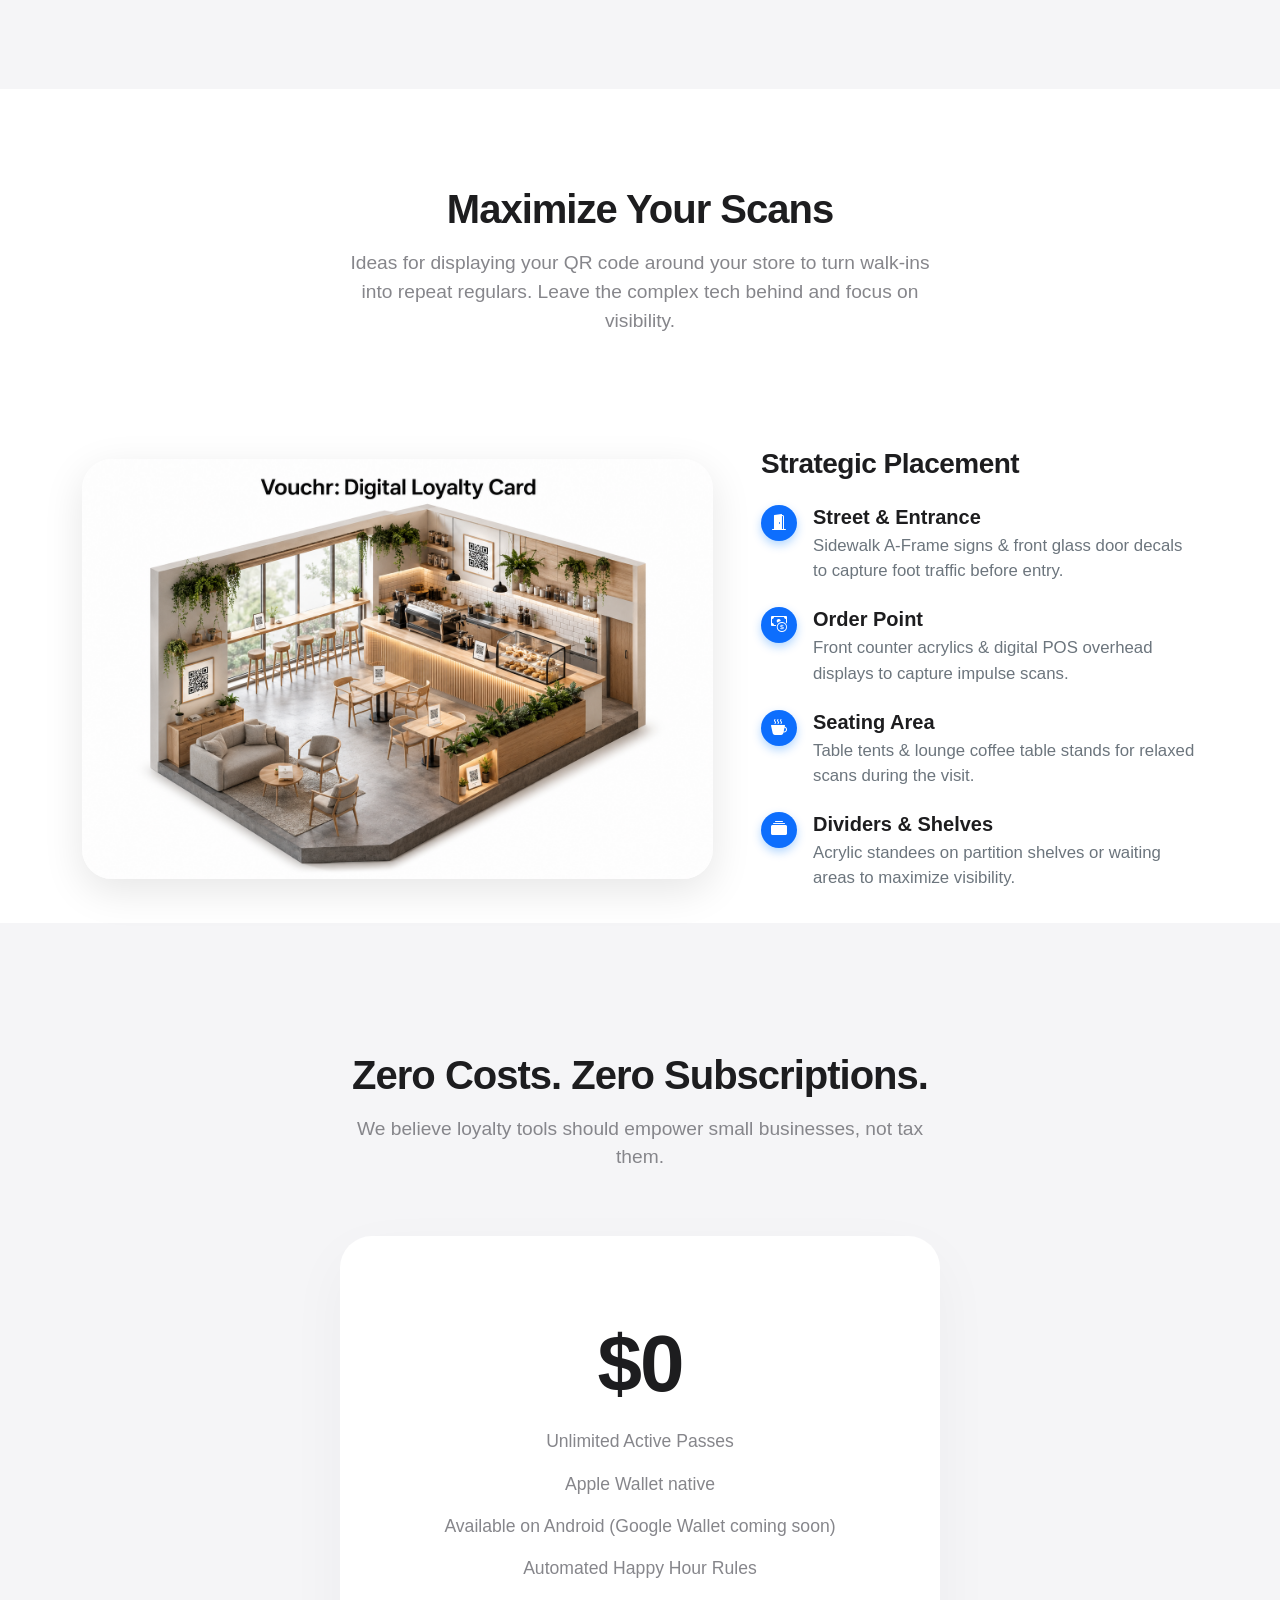
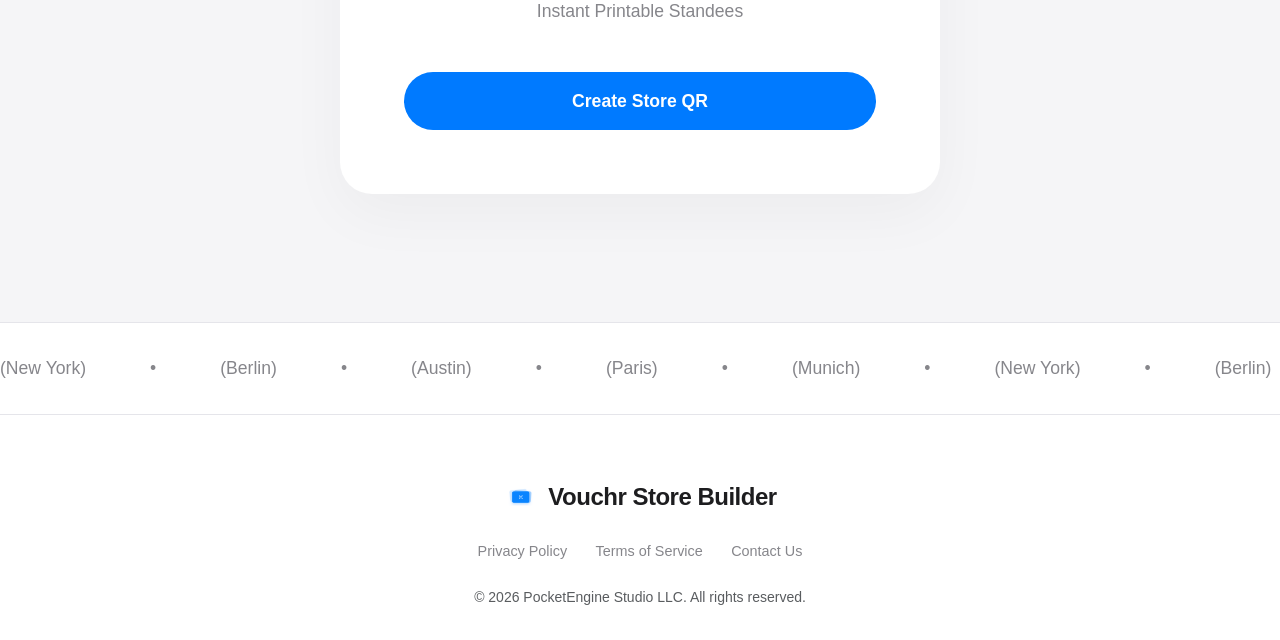
==== commit e8666716: "Update index.html" ====
--- a/index.html
+++ b/index.html
@@ -27,98 +27,97 @@
             -webkit-font-smoothing: antialiased;
             overflow-x: hidden;
         }
-        /* Add to Home Screen Banner */
-.install-banner {
-    display: none;
-    position: fixed;
-    bottom: 0;
-    left: 0;
-    right: 0;
-    background: rgba(255, 255, 255, 0.95);
-    backdrop-filter: blur(20px);
-    -webkit-backdrop-filter: blur(20px);
-    padding: 1.25rem 1.5rem;
-    border-top: 1px solid rgba(0,0,0,0.1);
-    z-index: 9999;
-    box-shadow: 0 -8px 30px rgba(0,0,0,0.08);
-    transform: translateY(100%);
-    animation: slideUp 0.5s cubic-bezier(0.16, 1, 0.3, 1) forwards;
-}
-@keyframes slideUp {
-    from { transform: translateY(100%); }
-    to { transform: translateY(0); }
-}
-.install-banner.visible { display: block; }
-.install-banner .banner-content {
-    display: flex;
-    flex-direction: column;
-    gap: 0.75rem;
-    max-width: 600px;
-    margin: 0 auto;
-}
-.install-banner .banner-text {
-    display: flex;
-    align-items: flex-start;
-    gap: 12px;
-}
-.install-banner .banner-icon {
-    font-size: 1.8rem;
-    flex-shrink: 0;
-    margin-top: 2px;
-}
-.install-banner .banner-title {
-    font-weight: 700;
-    font-size: 1rem;
-    color: var(--ios-black);
-    word-break: break-word;
-}
-.install-banner .banner-sub {
-    font-size: 0.9rem;
-    color: var(--ios-subtext);
-    line-height: 1.4;
-    word-break: break-word;
-}
-@media (max-width: 576px) {
-    .install-banner .banner-title {
-        font-size: 0.85rem;
-    }
-    .install-banner .banner-sub {
-        font-size: 0.75rem;
-    }
-    .install-banner .btn-install {
-        padding: 8px 16px;
-        font-size: 0.8rem;
-    }
-}
-.install-banner .banner-actions {
-    display: flex;
-    gap: 10px;
-    justify-content: flex-end;
-    padding-top: 0.25rem;
-}
-.install-banner .btn-install {
-    background: var(--ios-blue);
-    color: white;
-    border: none;
-    padding: 10px 24px;
-    border-radius: 30px;
-    font-weight: 600;
-    font-size: 0.9rem;
-    cursor: pointer;
-    transition: all 0.2s;
-}
-.install-banner .btn-install:hover { transform: scale(0.97); }
-.install-banner .btn-dismiss {
-    background: transparent;
-    color: var(--ios-subtext);
-    border: none;
-    padding: 10px 16px;
-    border-radius: 30px;
-    font-weight: 500;
-    font-size: 0.9rem;
-    cursor: pointer;
-}
-.install-banner .btn-dismiss:hover { color: var(--ios-black); }
+        .install-banner {
+            display: none;
+            position: fixed;
+            bottom: 0;
+            left: 0;
+            right: 0;
+            background: rgba(255, 255, 255, 0.95);
+            backdrop-filter: blur(20px);
+            -webkit-backdrop-filter: blur(20px);
+            padding: 1.25rem 1.5rem;
+            border-top: 1px solid rgba(0,0,0,0.1);
+            z-index: 9999;
+            box-shadow: 0 -8px 30px rgba(0,0,0,0.08);
+            transform: translateY(100%);
+            animation: slideUp 0.5s cubic-bezier(0.16, 1, 0.3, 1) forwards;
+        }
+        @keyframes slideUp {
+            from { transform: translateY(100%); }
+            to { transform: translateY(0); }
+        }
+        .install-banner.visible { display: block; }
+        .install-banner .banner-content {
+            display: flex;
+            flex-direction: column;
+            gap: 0.75rem;
+            max-width: 600px;
+            margin: 0 auto;
+        }
+        .install-banner .banner-text {
+            display: flex;
+            align-items: flex-start;
+            gap: 12px;
+        }
+        .install-banner .banner-icon {
+            font-size: 1.8rem;
+            flex-shrink: 0;
+            margin-top: 2px;
+        }
+        .install-banner .banner-title {
+            font-weight: 700;
+            font-size: 1rem;
+            color: var(--ios-black);
+            word-break: break-word;
+        }
+        .install-banner .banner-sub {
+            font-size: 0.9rem;
+            color: var(--ios-subtext);
+            line-height: 1.4;
+            word-break: break-word;
+        }
+        @media (max-width: 576px) {
+            .install-banner .banner-title {
+                font-size: 0.85rem;
+            }
+            .install-banner .banner-sub {
+                font-size: 0.75rem;
+            }
+            .install-banner .btn-install {
+                 padding: 8px 16px;
+                font-size: 0.8rem;
+            }
+        }
+        .install-banner .banner-actions {
+            display: flex;
+            gap: 10px;
+            justify-content: flex-end;
+            padding-top: 0.25rem;
+        }
+        .install-banner .btn-install {
+            background: var(--ios-blue);
+            color: white;
+            border: none;
+            padding: 10px 24px;
+            border-radius: 30px;
+            font-weight: 600;
+            font-size: 0.9rem;
+            cursor: pointer;
+            transition: all 0.2s;
+        }
+        .install-banner .btn-install:hover { transform: scale(0.97); }
+        .install-banner .btn-dismiss {
+            background: transparent;
+            color: var(--ios-subtext);
+            border: none;
+            padding: 10px 16px;
+            border-radius: 30px;
+            font-weight: 500;
+            font-size: 0.9rem;
+            cursor: pointer;
+        }
+        .install-banner .btn-dismiss:hover { color: var(--ios-black); }
 
         /* Glassmorphism Navbar */
         .navbar-custom {
@@ -145,41 +144,41 @@
         .hero-section {
             padding: 10rem 0 8rem;
             text-align: center;
-            background: #F5F5F7;
+            background: #FFFFFF;
         }
         /* Mobile hamburger fix for index.html */
-.navbar-custom .navbar-toggler {
-    padding: 0.25rem 0.5rem;
-    color: var(--ios-text);
-}
-.navbar-custom .navbar-toggler-icon {
-    background-image: url("data:image/svg+xml,%3csvg xmlns='http://www.w3.org/2000/svg' viewBox='0 0 30 30'%3e%3cpath stroke='rgba(29, 29, 31, 1)' stroke-linecap='round' stroke-miterlimit='10' stroke-width='2' d='M4 7h22M4 15h22M4 23h22'/%3e%3c/svg%3e");
-}
-.navbar-custom .navbar-collapse {
-    background: rgba(255, 255, 255, 0.98);
-    backdrop-filter: blur(20px);
-    -webkit-backdrop-filter: blur(20px);
-    padding: 1rem;
-    border-radius: 16px;
-    margin-top: 0.5rem;
-    border: 1px solid rgba(0,0,0,0.05);
-}
-.navbar-custom .nav-link-custom {
-    padding: 0.5rem 0;
-    display: inline-block;
-}
-@media (min-width: 768px) {
-    .navbar-custom .navbar-collapse {
-        background: transparent;
-        backdrop-filter: none;
-        padding: 0;
-        border: none;
-        margin-top: 0;
-    }
-    .navbar-custom .nav-link-custom {
-        padding: 0;
-    }
-}
+        .navbar-custom .navbar-toggler {
+            padding: 0.25rem 0.5rem;
+            color: var(--ios-text);
+        }
+        .navbar-custom .navbar-toggler-icon {
+            background-image: url("data:image/svg+xml,%3csvg xmlns='http://www.w3.org/2000/svg' viewBox='0 0 30 30'%3e%3cpath stroke='rgba(29, 29, 31, 1)' stroke-linecap='round' stroke-miterlimit='10' stroke-width='2' d='M4 7h22M4 15h22M4 23h22'/%3e%3c/svg%3e");
+        }
+        .navbar-custom .navbar-collapse {
+            background: rgba(255, 255, 255, 0.98);
+            backdrop-filter: blur(20px);
+            -webkit-backdrop-filter: blur(20px);
+            padding: 1rem;
+            border-radius: 16px;
+            margin-top: 0.5rem;
+            border: 1px solid rgba(0,0,0,0.05);
+        }
+        .navbar-custom .nav-link-custom {
+            padding: 0.5rem 0;
+            display: inline-block;
+        }
+        @media (min-width: 768px) {
+            .navbar-custom .navbar-collapse {
+                background: transparent;
+                backdrop-filter: none;
+                padding: 0;
+                border: none;
+                margin-top: 0;
+            }
+        .navbar-custom .nav-link-custom {
+                padding: 0;
+            }
+        }
         .hero-title {
             font-size: 4.5rem; font-weight: 800; letter-spacing: -2px;
             line-height: 1.05; color: var(--ios-black); margin-bottom: 1.5rem;
@@ -229,7 +228,7 @@
         .btn-ios-outline:hover { background: #E8E8ED; }
 
         /* Features Section */
-        .features-section { padding: 8rem 0; background: #FFFFFF; }
+        .features-section { padding: 8rem 0; background: #F5F5F7; }
         .section-header { text-align: center; max-width: 700px; margin: 0 auto 5rem; }
         .section-title { font-size: 3rem; font-weight: 700; letter-spacing: -1px; margin-bottom: 1rem; }
         .section-subtitle { font-size: 1.2rem; color: var(--ios-subtext); }
@@ -261,6 +260,9 @@
             .feature-desc {
                 font-size: 0.9rem;
             }
+        }
+        .navbar-custom .container-fluid {
+            max-width: 100%;
         }
 
         /* Pricing Section */
@@ -319,53 +321,67 @@
             }
         }
         .footer-links a:hover { color: var(--ios-black); }
-        /* --- GLOBAL MOBILE FIXES FOR ALL LANGUAGES --- */
-@media (max-width: 768px) {
-    /* Section headers */
-    .section-title {
-        font-size: 2rem;
-    }
-    .section-subtitle {
-        font-size: 1rem;
-        padding: 0 16px;
-    }
-    /* Pricing card */
-    .pricing-card {
-        padding: 2rem 1.5rem;
-    }
-    .price-tag {
-        font-size: 3.5rem;
-    }
-    /* Cards in features section */
-    .col-lg-4 .p-4 {
-        padding: 1.25rem !important;
-    }
-}
-
-@media (max-width: 480px) {
-    .section-title {
-        font-size: 1.6rem;
-    }
-    .section-subtitle {
-        font-size: 0.9rem;
-    }
-    .btn-ios-primary, .btn-ios-outline {
-        font-size: 0.9rem;
-        padding: 12px 20px;
-    }
-    .pricing-card {
-        padding: 1.5rem 1rem;
-    }
-    .price-tag {
-        font-size: 2.8rem;
-    }
-}
+        @media (max-width: 768px) {
+            .section-title {
+                font-size: 2rem;
+            }
+            .section-subtitle {
+                font-size: 1rem;
+                padding: 0 16px;
+            }
+            .pricing-card {
+                padding: 2rem 1.5rem;
+            }
+            .price-tag {
+                font-size: 3.5rem;
+            }       
+            .col-lg-4 .p-4 {
+                padding: 1.25rem !important;
+            }
+        }
+
+        @media (max-width: 480px) {
+            .section-title {
+                font-size: 1.6rem;
+            }
+            .section-subtitle {
+                font-size: 0.9rem;
+            }
+            .btn-ios-primary, .btn-ios-outline {
+                font-size: 0.9rem;
+                padding: 12px 20px;
+            }
+            .pricing-card {
+             padding: 1.5rem 1rem;
+            }
+            .price-tag {
+                font-size: 2.8rem;
+            }
+        }
+        /* Inspiration Section */
+        .inspiration-section { padding: 6rem 0 2rem 0; background-color: #FFFFFF; }
+        .section-title { font-size: 2.5rem; font-weight: 800; letter-spacing: -1px; margin-bottom: 1rem; color: var(--ios-black); }
+        .section-subtitle { font-size: 1.2rem; color: var(--ios-subtext); font-weight: 500; margin-bottom: 4rem; max-width: 600px; margin-left: auto; margin-right: auto; }
+
+        .image-placeholder {
+            width: 100%; aspect-ratio: 4/3; background-color: #F2F2F7; border-radius: 24px;
+            display: flex; align-items: center; justify-content: center;
+            color: #C6C6C8; font-size: 3rem; overflow: hidden; position: relative;
+            box-shadow: inset 0 2px 10px rgba(0,0,0,0.02);
+            transition: transform 0.3s cubic-bezier(0.16, 1, 0.3, 1);
+        }
+        .tip-card:hover .image-placeholder { transform: scale(1.02); }
+        .image-placeholder img { width: 100%; height: 100%; object-fit: cover; position: absolute; top: 0; left: 0; }
+
+        strategic-list {
+            padding-left: 16px;
+        }
     </style>
 </head>
 <body>
 
 <nav class="navbar-custom navbar navbar-expand-md">
-    <div class="container">
+    <div class="container-fluid px-4">
         <!-- Brand / Logo (always visible) -->
 <a href="#" class="navbar-brand brand-logo">
   <img src="images/VOUCHRLOGO.png" alt="Vouchr" height="35" style="margin-right: 2px;">
@@ -460,6 +476,59 @@
     </div>
 </section>
 
+<div id="inspirationSection" class="inspiration-section">
+    <div class="container">
+        <div class="text-center">
+            <h2 class="section-title" data-i18n="inspiration_title">Maximize Your Scans</h2>
+            <p class="section-subtitle" data-i18n="inspiration_sub">Ideas for displaying your QR code around your store to turn walk-ins into repeat regulars. Leave the complex tech behind and focus on visibility.</p>
+        </div>
+        
+        <div class="row align-items-center g-5 mt-2">
+            <!-- 3D Isometric Image Side -->
+            <div class="col-lg-7">
+                <div class="image-placeholder" style="aspect-ratio: auto; border-radius: 30px; box-shadow: 0 12px 40px rgba(0,0,0,0.1); background: transparent;">
+                    <img src="images/VOUCHRDISPLAY.png" alt="3D Isometric Store Layout" style="position: relative; border-radius: 20px; width: 100%; height: auto; display: block;">
+                </div>
+            </div>
+            
+            <!-- Strategic Placement List Side -->
+            <div class="col-lg-5 text-start">
+                <h3 class="fw-bold mb-4" style="color: var(--ios-black); letter-spacing: -0.5px;" data-i18n="strategic_placement_title">Strategic Placement</h3>
+                <ul class="list-unstyled d-flex flex-column gap-4 mb-0 strategic-list">
+                    <li class="d-flex align-items-start gap-3">
+                        <div class="bg-primary text-white rounded-circle d-flex align-items-center justify-content-center flex-shrink-0" style="width: 36px; height: 36px; box-shadow: 0 4px 10px rgba(0,122,255,0.3);"><i class="bi bi-door-open-fill"></i></div>
+                        <div>
+                            <h5 class="fw-bold mb-1 fs-5" data-i18n="isp_1_title">Street & Entrance</h5>
+                            <p class="text-secondary mb-0" style="font-size: 1.05rem;" data-i18n="isp_1_desc">Sidewalk A-Frame signs & front glass door decals to capture foot traffic before entry.</p>
+                        </div>
+                    </li>
+                    <li class="d-flex align-items-start gap-3">
+                        <div class="bg-primary text-white rounded-circle d-flex align-items-center justify-content-center flex-shrink-0" style="width: 36px; height: 36px; box-shadow: 0 4px 10px rgba(0,122,255,0.3);"><i class="bi bi-cash-coin"></i></div>
+                        <div>
+                            <h5 class="fw-bold mb-1 fs-5" data-i18n="isp_2_title">Order Point</h5>
+                            <p class="text-secondary mb-0" style="font-size: 1.05rem;" data-i18n="isp_2_desc">Front counter acrylics & digital POS overhead displays to capture impulse scans.</p>
+                        </div>
+                    </li>
+                    <li class="d-flex align-items-start gap-3">
+                        <div class="bg-primary text-white rounded-circle d-flex align-items-center justify-content-center flex-shrink-0" style="width: 36px; height: 36px; box-shadow: 0 4px 10px rgba(0,122,255,0.3);"><i class="bi bi-cup-hot-fill"></i></div>
+                        <div>
+                            <h5 class="fw-bold mb-1 fs-5" data-i18n="isp_3_title">Seating Area</h5>
+                            <p class="text-secondary mb-0" style="font-size: 1.05rem;" data-i18n="isp_3_desc">Table tents & lounge coffee table stands for relaxed scans during the visit.</p>
+                        </div>
+                    </li>
+                    <li class="d-flex align-items-start gap-3">
+                        <div class="bg-primary text-white rounded-circle d-flex align-items-center justify-content-center flex-shrink-0" style="width: 36px; height: 36px; box-shadow: 0 4px 10px rgba(0,122,255,0.3);"><i class="bi bi-collection-fill"></i></div>
+                        <div>
+                            <h5 class="fw-bold mb-1 fs-5" data-i18n="isp_4_title">Dividers & Shelves</h5>
+                            <p class="text-secondary mb-0" style="font-size: 1.05rem;" data-i18n="isp_4_desc">Acrylic standees on partition shelves or waiting areas to maximize visibility.</p>
+                        </div>
+                    </li>
+                </ul>
+            </div>
+        </div>
+    </div>
+</div>
+
 <section id="pricing" class="pricing-section">
     <div class="container px-4">
         <div class="section-header mb-4">
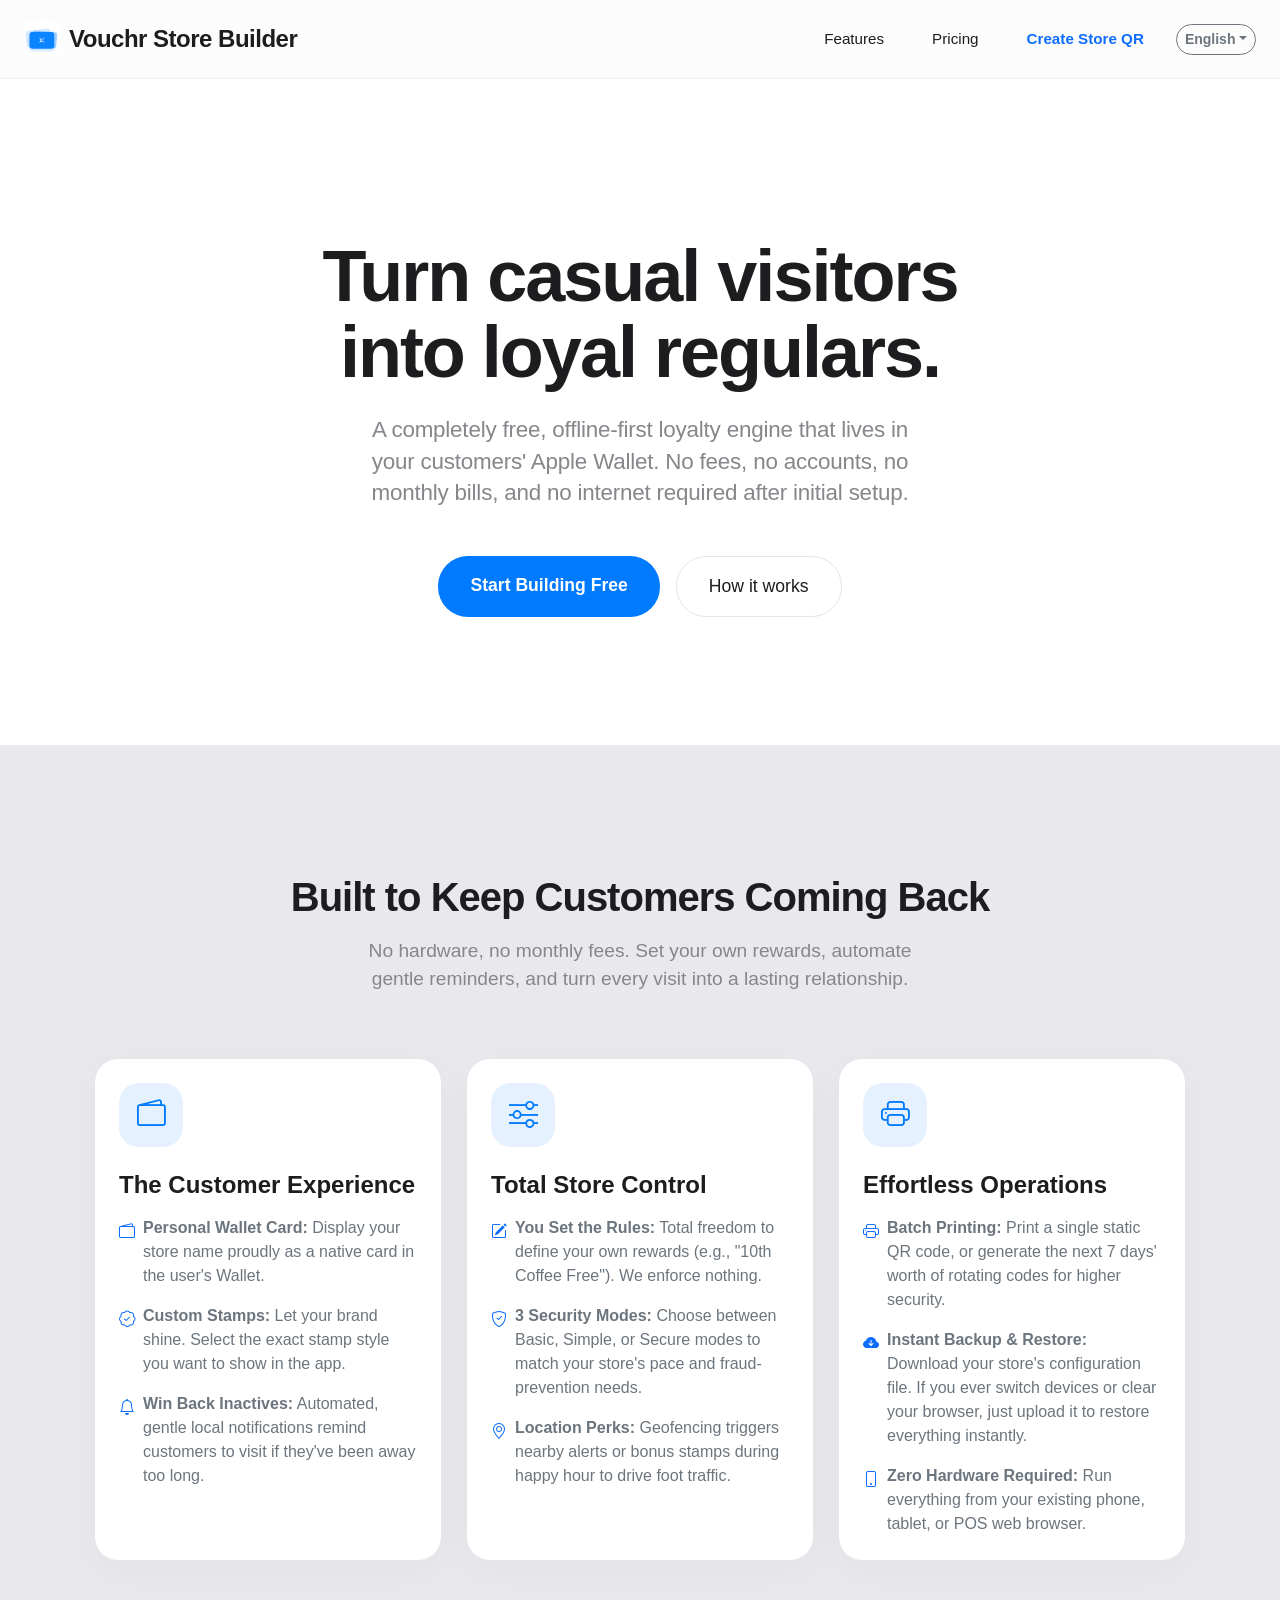
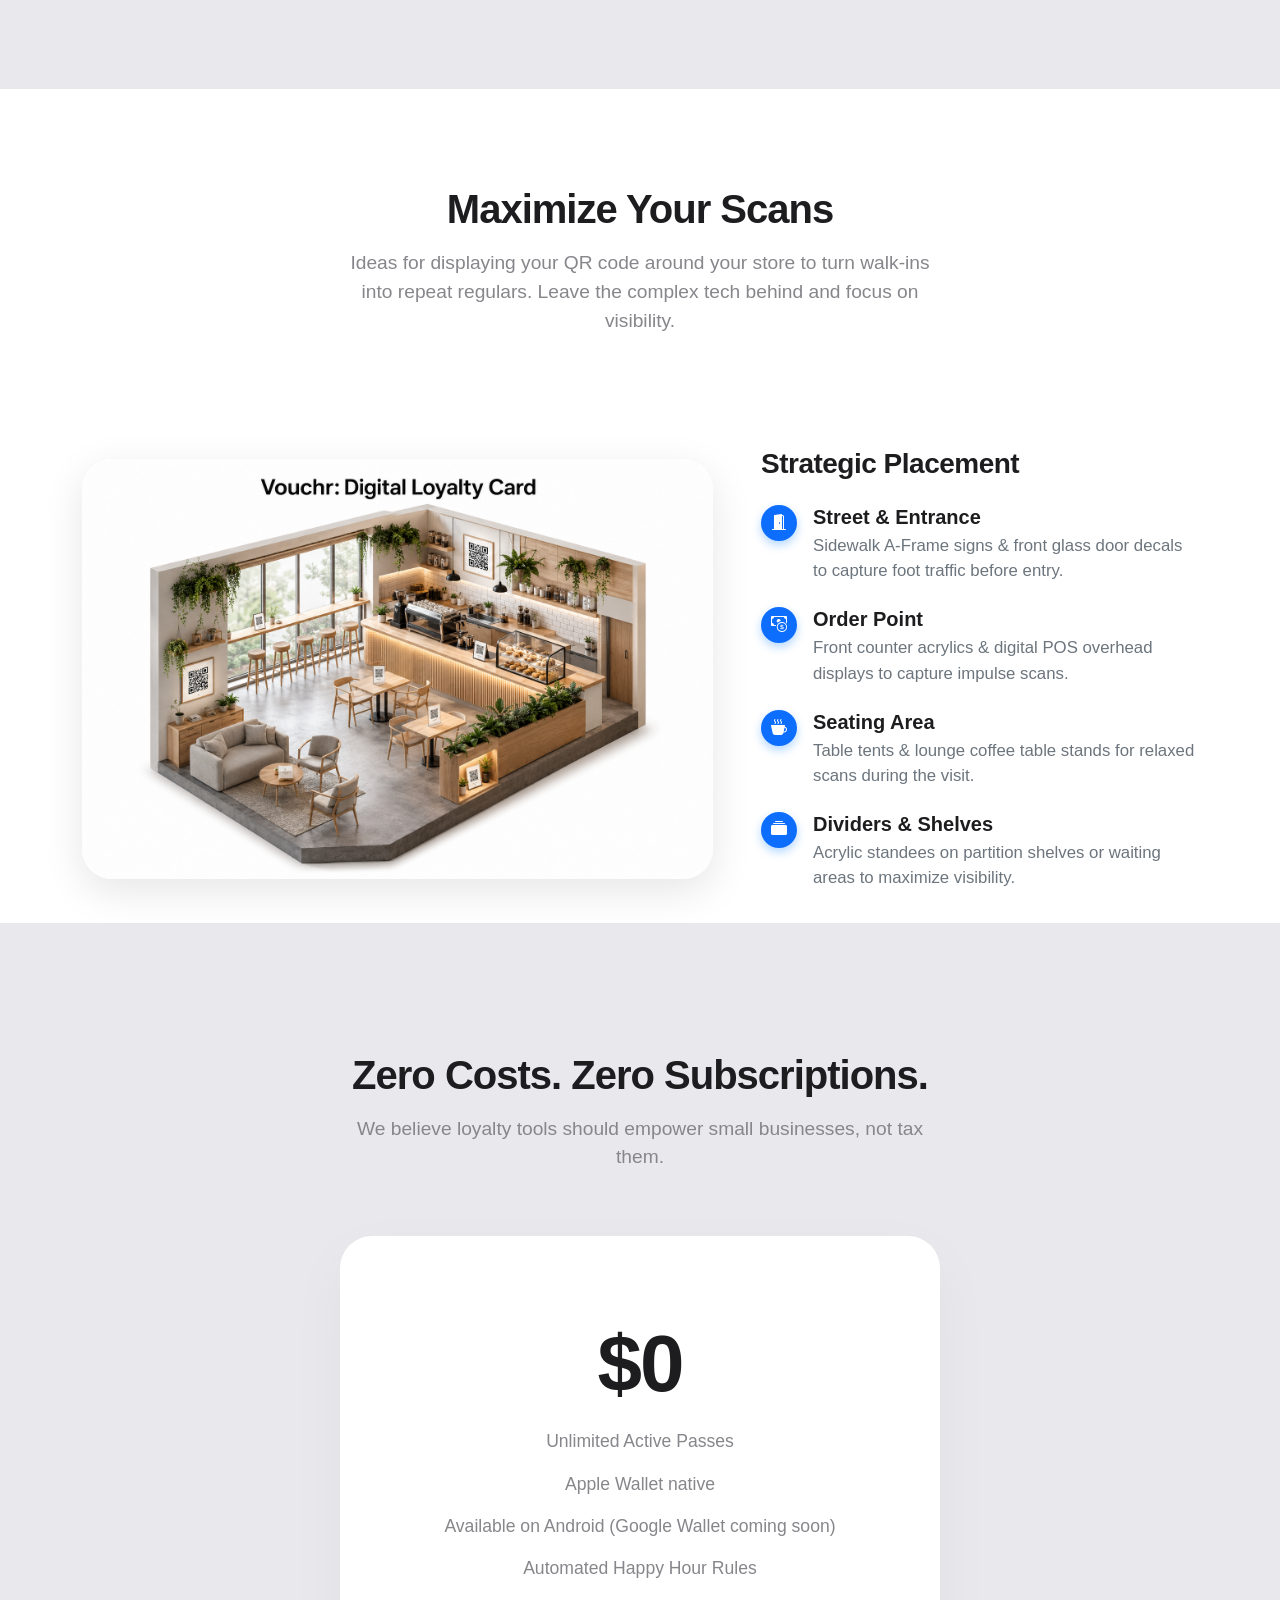
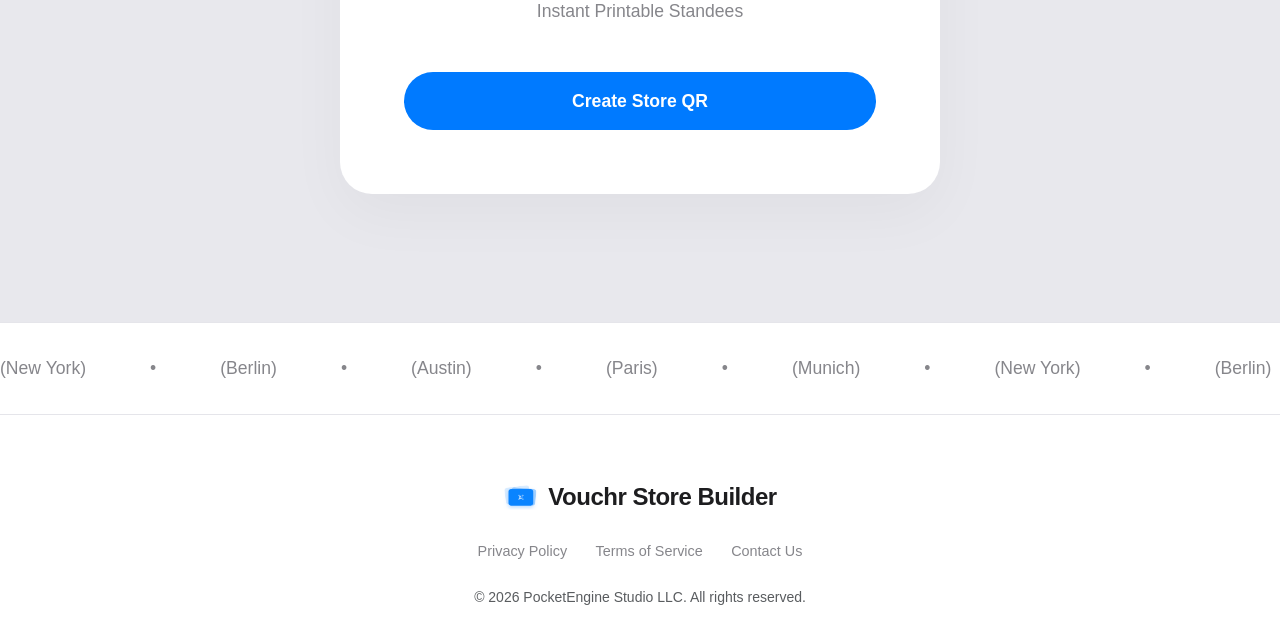
==== commit 4ee07e5b: "Update index.html" ====
--- a/index.html
+++ b/index.html
@@ -225,17 +225,17 @@
             font-weight: 500; padding: 16px 32px; border-radius: 30px; font-size: 1.1rem;
             transition: all 0.2s; text-decoration: none; display: inline-block;
         }
-        .btn-ios-outline:hover { background: #E8E8ED; }
+        .btn-ios-outline:hover { background: #F5F5F7; }
 
         /* Features Section */
-        .features-section { padding: 8rem 0; background: #F5F5F7; }
+        .features-section { padding: 8rem 0; background: #E8E8ED; }
         .section-header { text-align: center; max-width: 700px; margin: 0 auto 5rem; }
         .section-title { font-size: 3rem; font-weight: 700; letter-spacing: -1px; margin-bottom: 1rem; }
         .section-subtitle { font-size: 1.2rem; color: var(--ios-subtext); }
         
         .feature-block { text-align: center; padding: 2rem; }
         .feature-icon {
-            width: 64px; height: 64px; border-radius: 20px; background: #F5F5F7;
+            width: 64px; height: 64px; border-radius: 20px; background: #E8E8ED;
             color: var(--ios-black); display: inline-flex; align-items: center; justify-content: center;
             font-size: 1.8rem; margin-bottom: 1.5rem;
         }
@@ -266,7 +266,7 @@
         }
 
         /* Pricing Section */
-        .pricing-section { padding: 8rem 0; background: #F5F5F7; }
+        .pricing-section { padding: 8rem 0; background: #E8E8ED; }
         .pricing-card {
             background: #FFFFFF; border-radius: 32px; padding: 4rem; max-width: 600px; margin: 0 auto;
             text-align: center; box-shadow: 0 20px 60px rgba(0,0,0,0.04);
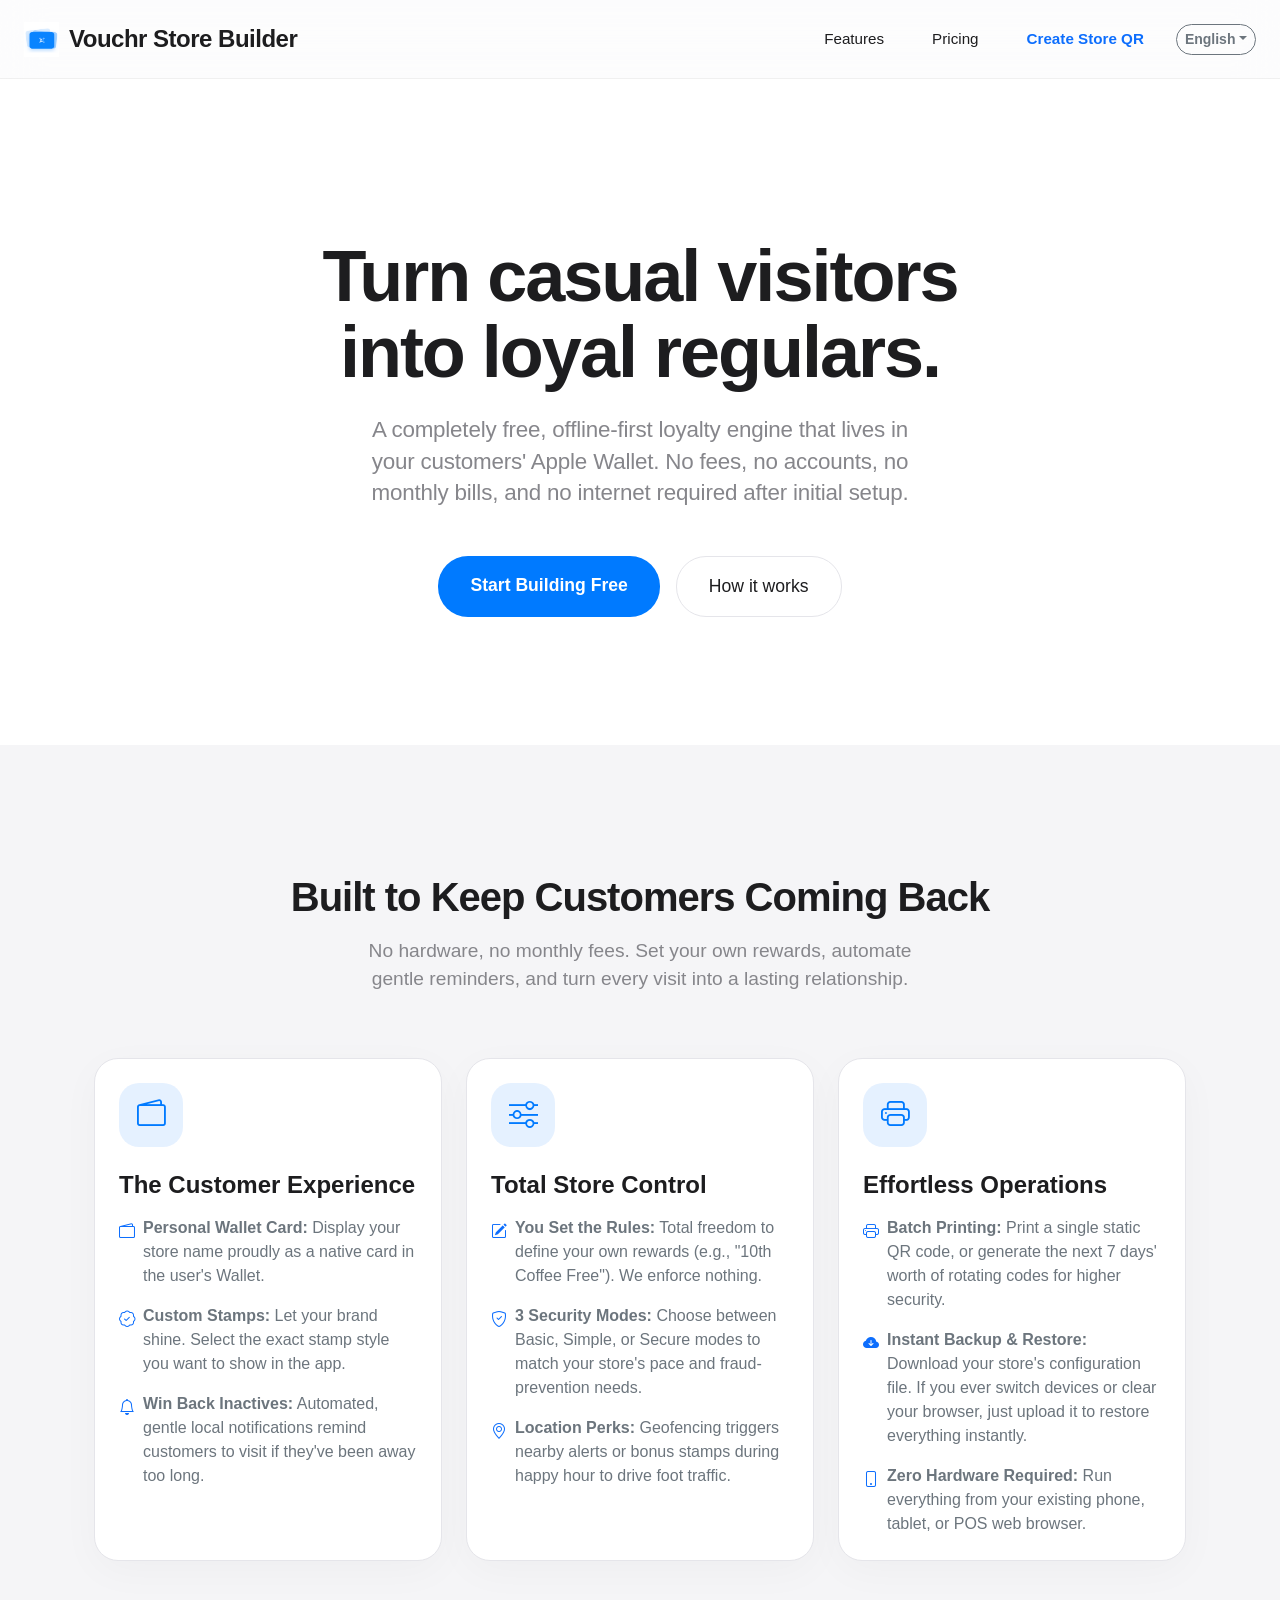
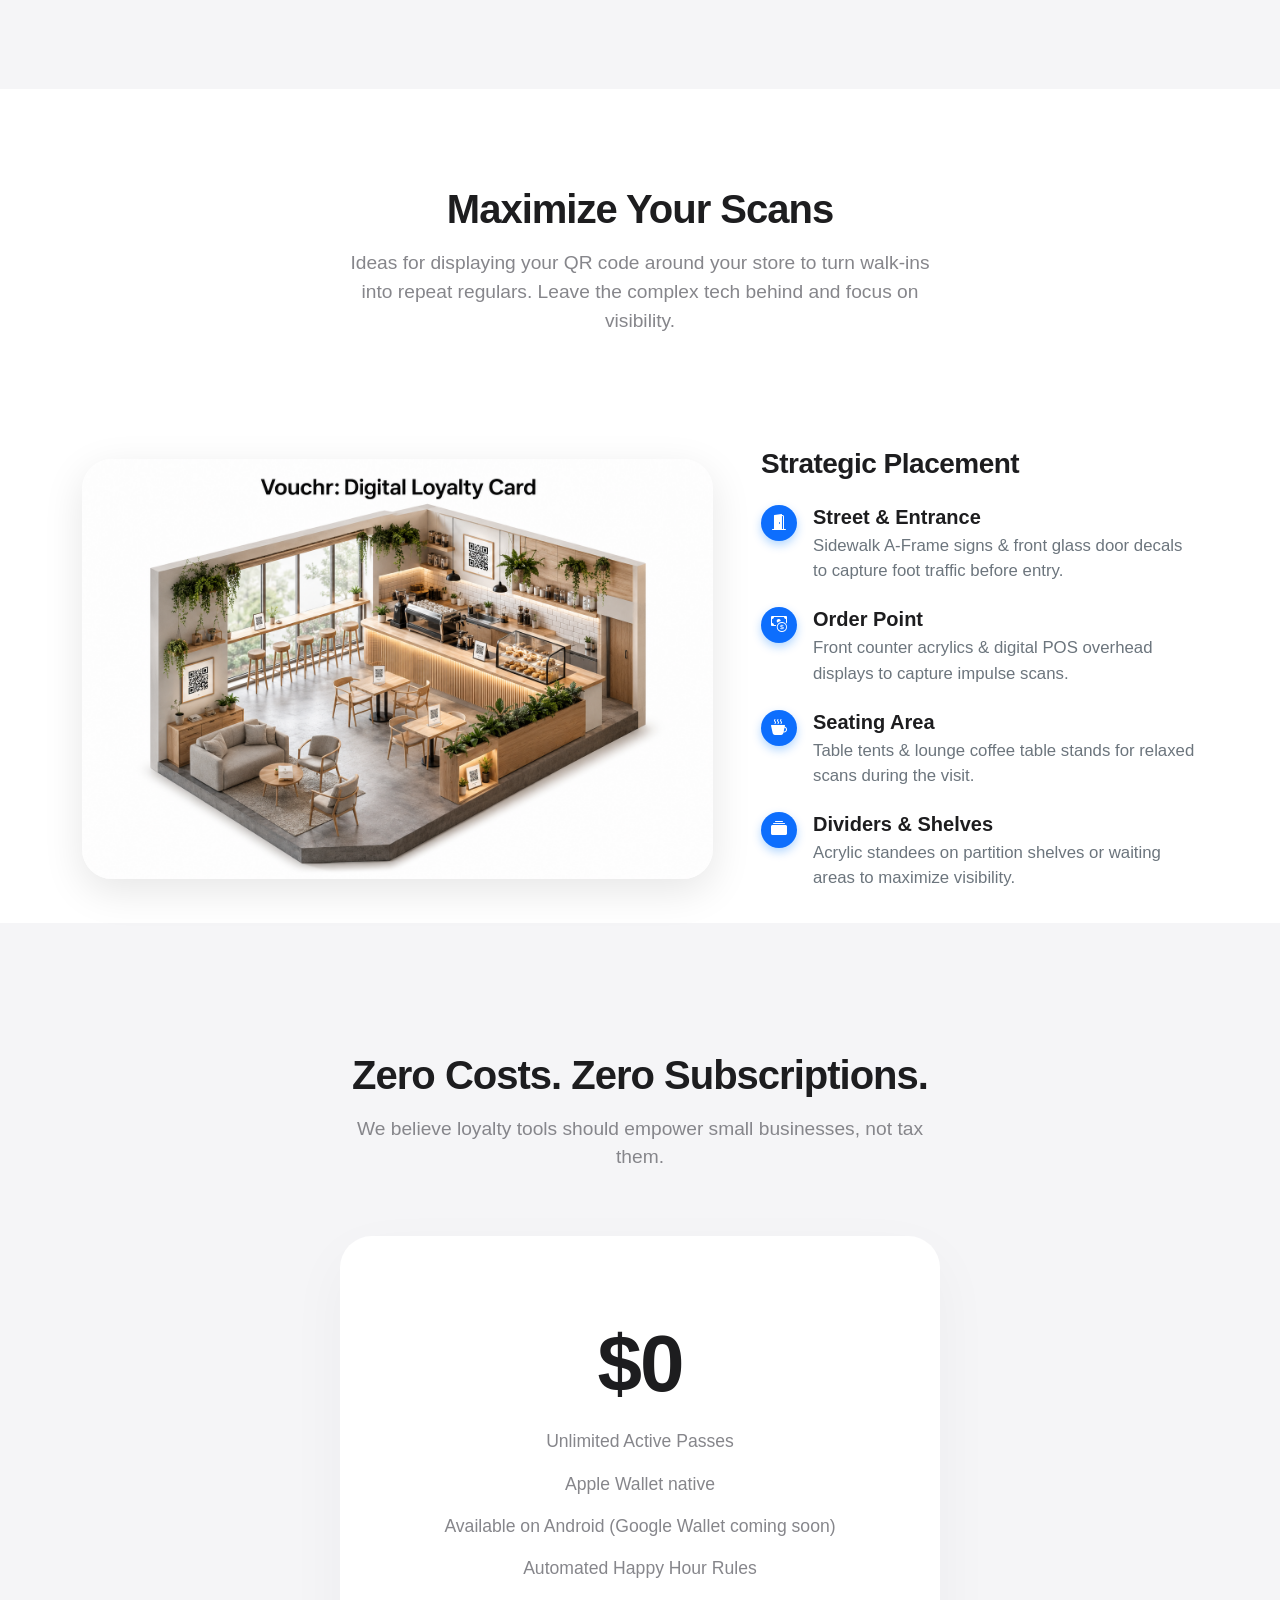
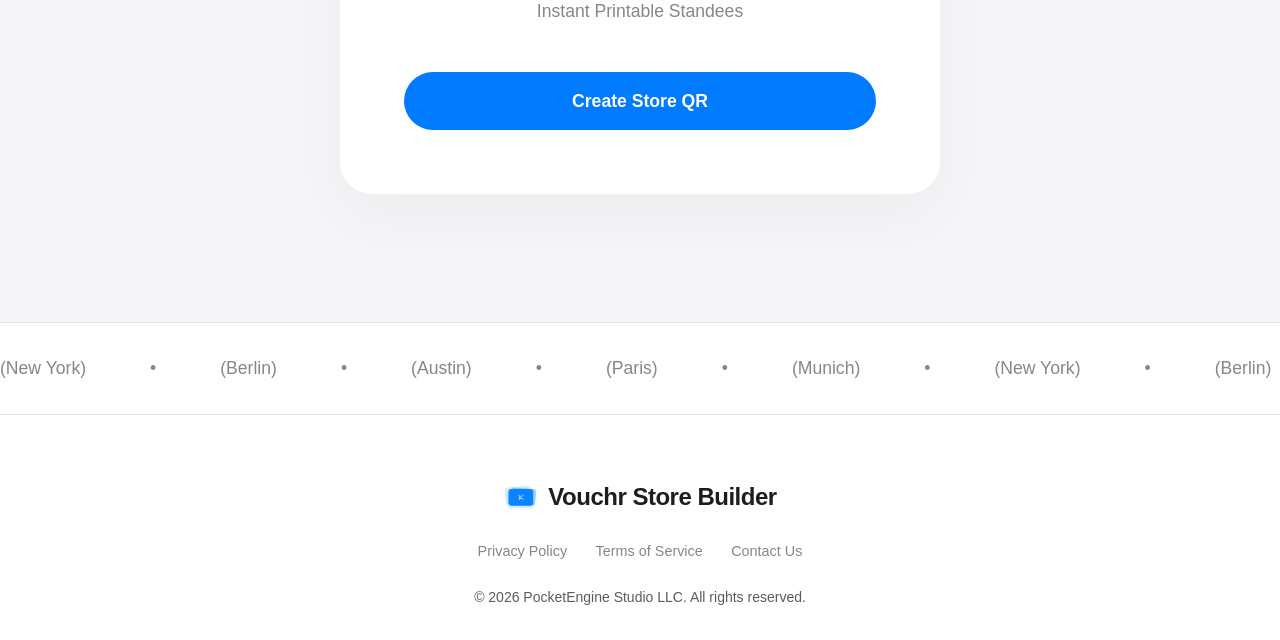
==== commit 4e02de86: "Update background colors for various sections" ====
--- a/index.html
+++ b/index.html
@@ -225,17 +225,17 @@
             font-weight: 500; padding: 16px 32px; border-radius: 30px; font-size: 1.1rem;
             transition: all 0.2s; text-decoration: none; display: inline-block;
         }
-        .btn-ios-outline:hover { background: #F5F5F7; }
+        .btn-ios-outline:hover { background: #E8E8ED; }
 
         /* Features Section */
-        .features-section { padding: 8rem 0; background: #E8E8ED; }
+        .features-section { padding: 8rem 0; background: #F5F5F7; }
         .section-header { text-align: center; max-width: 700px; margin: 0 auto 5rem; }
         .section-title { font-size: 3rem; font-weight: 700; letter-spacing: -1px; margin-bottom: 1rem; }
         .section-subtitle { font-size: 1.2rem; color: var(--ios-subtext); }
         
         .feature-block { text-align: center; padding: 2rem; }
         .feature-icon {
-            width: 64px; height: 64px; border-radius: 20px; background: #E8E8ED;
+            width: 64px; height: 64px; border-radius: 20px; background: #F5F5F7;
             color: var(--ios-black); display: inline-flex; align-items: center; justify-content: center;
             font-size: 1.8rem; margin-bottom: 1.5rem;
         }
@@ -266,7 +266,7 @@
         }
 
         /* Pricing Section */
-        .pricing-section { padding: 8rem 0; background: #E8E8ED; }
+        .pricing-section { padding: 8rem 0; background: #F5F5F7; }
         .pricing-card {
             background: #FFFFFF; border-radius: 32px; padding: 4rem; max-width: 600px; margin: 0 auto;
             text-align: center; box-shadow: 0 20px 60px rgba(0,0,0,0.04);
